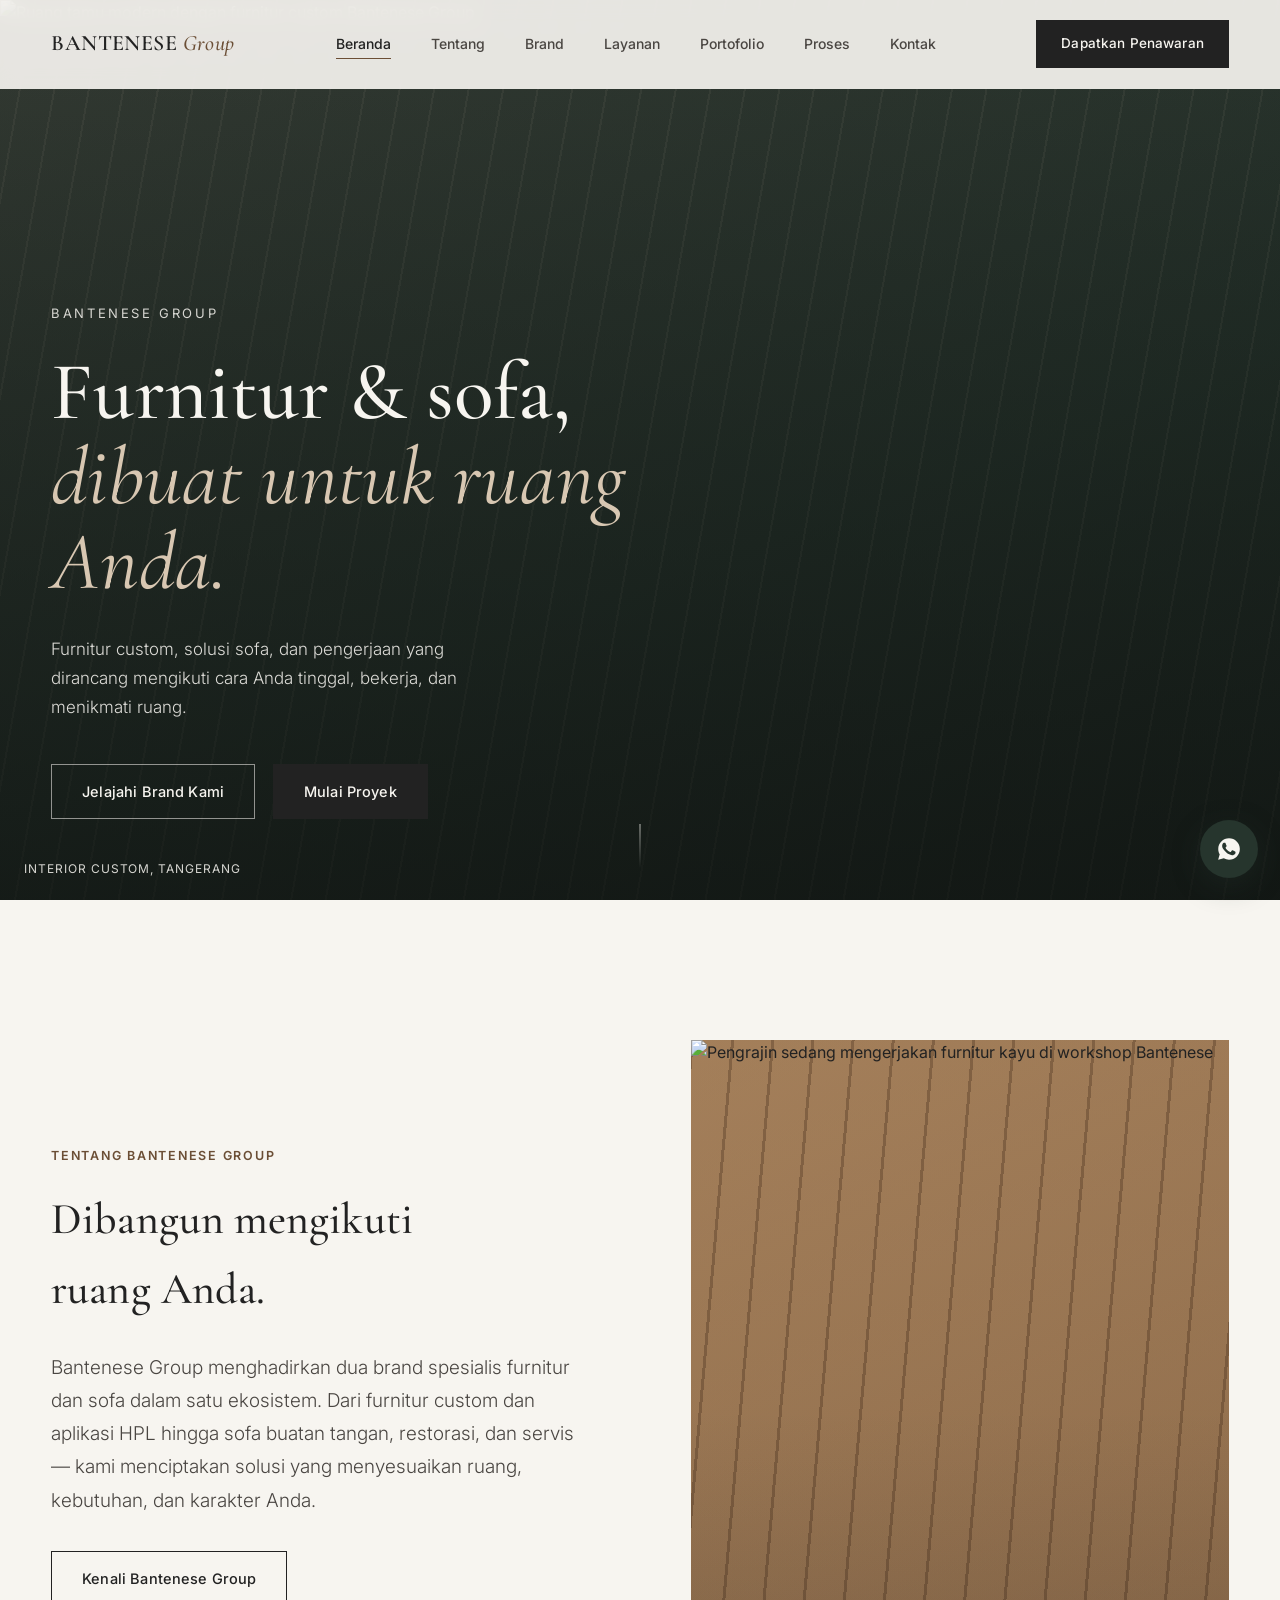
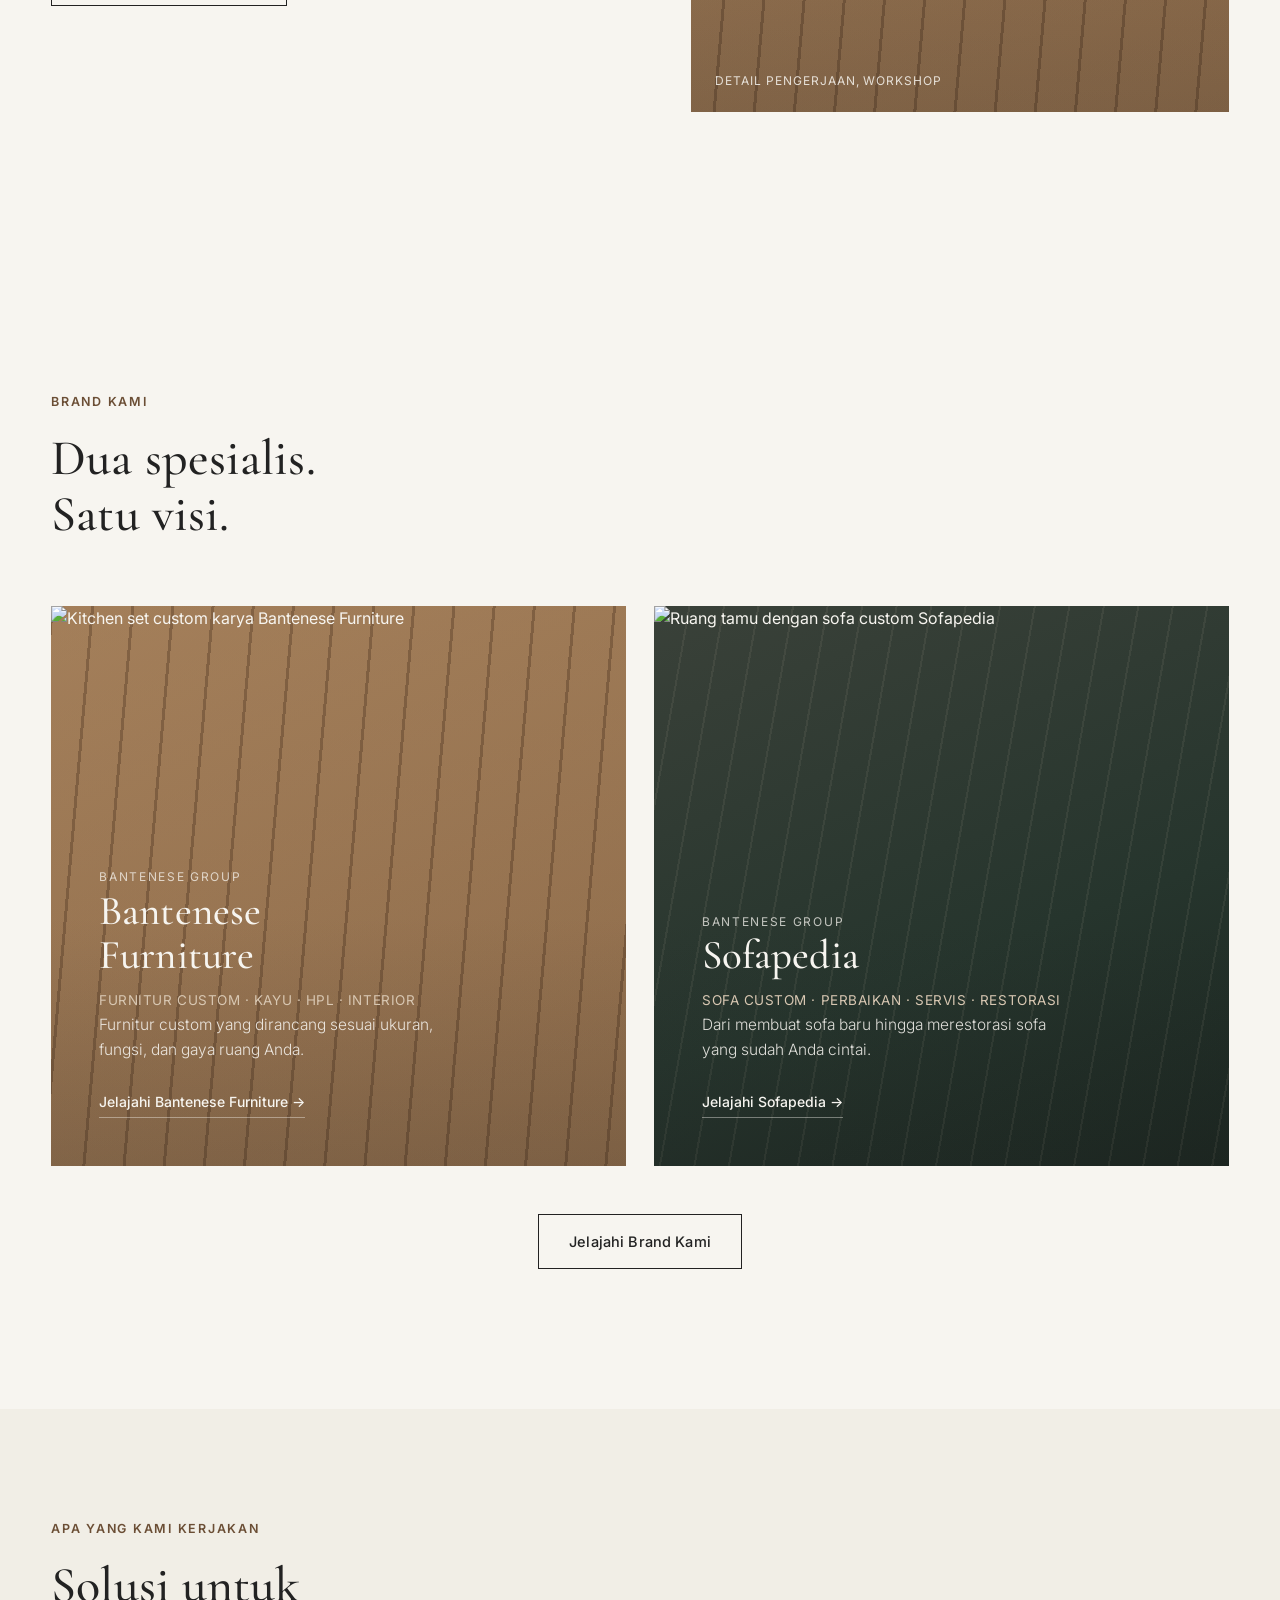
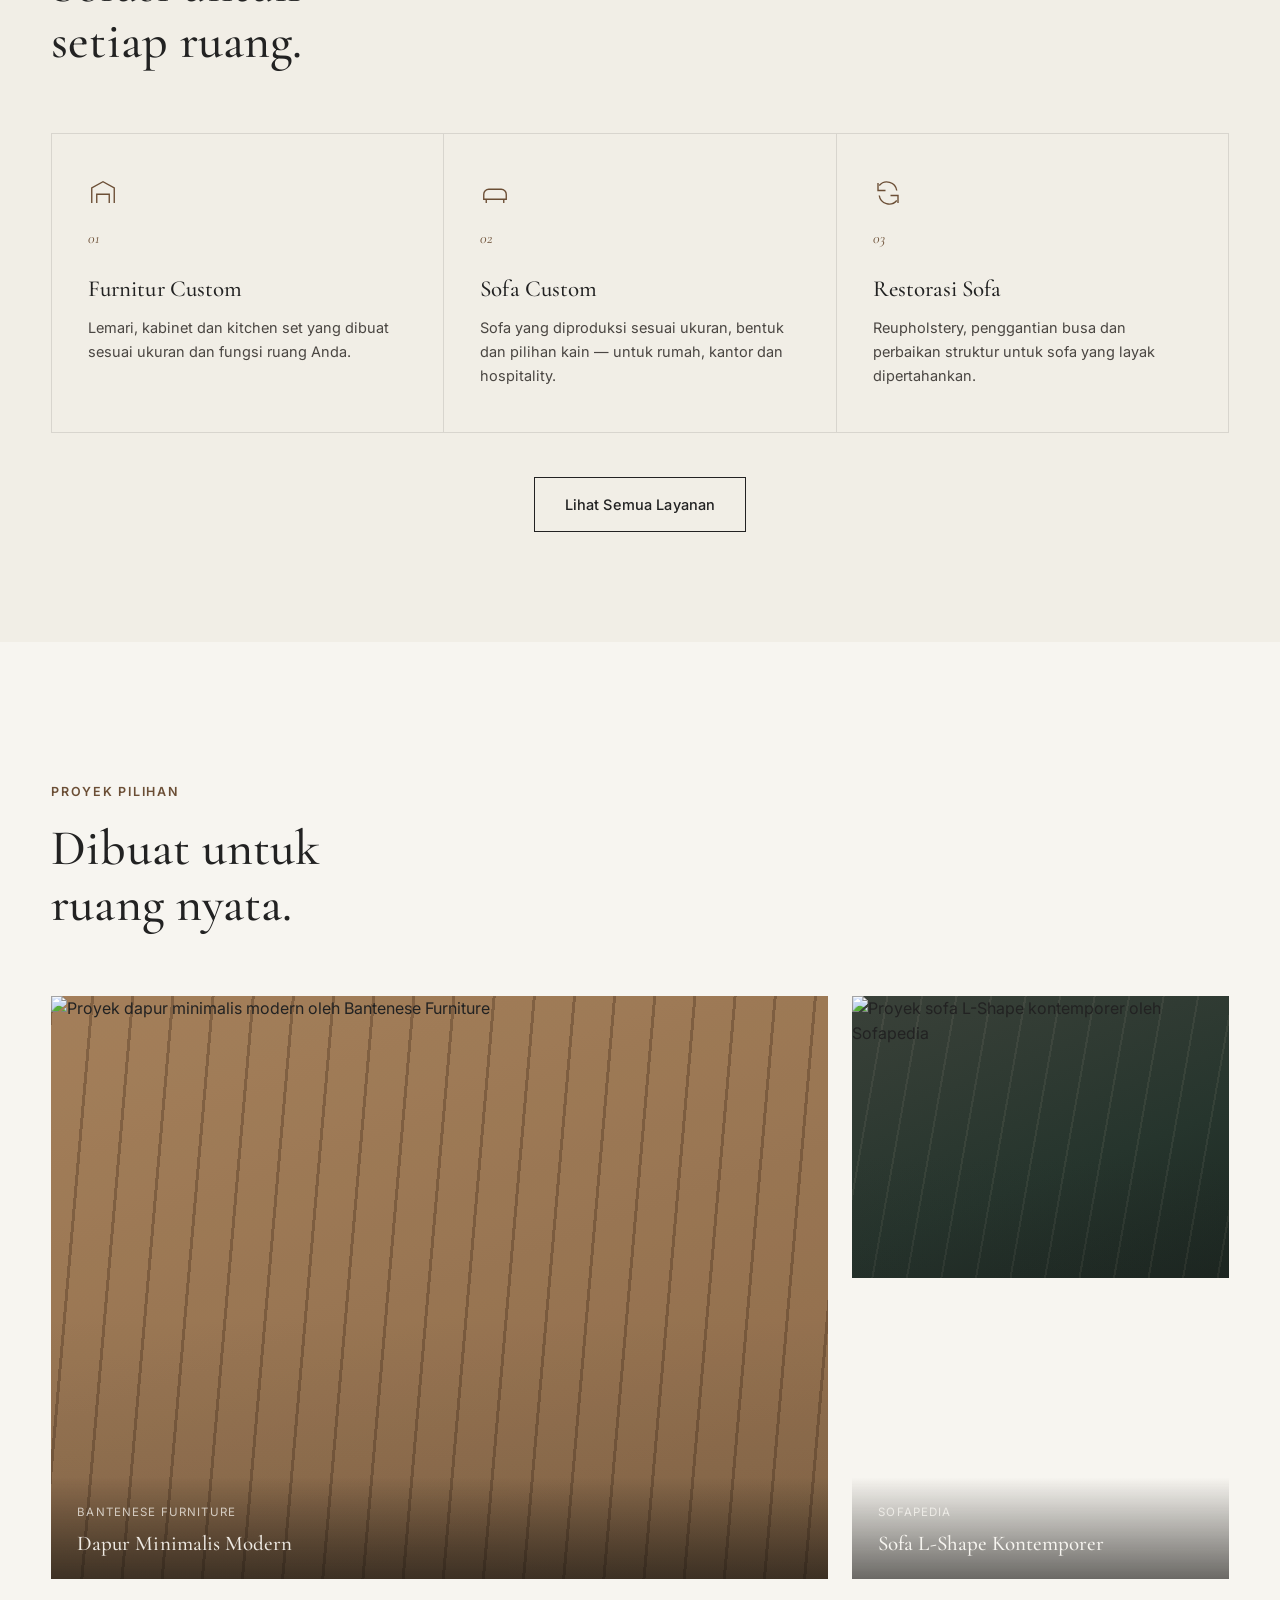
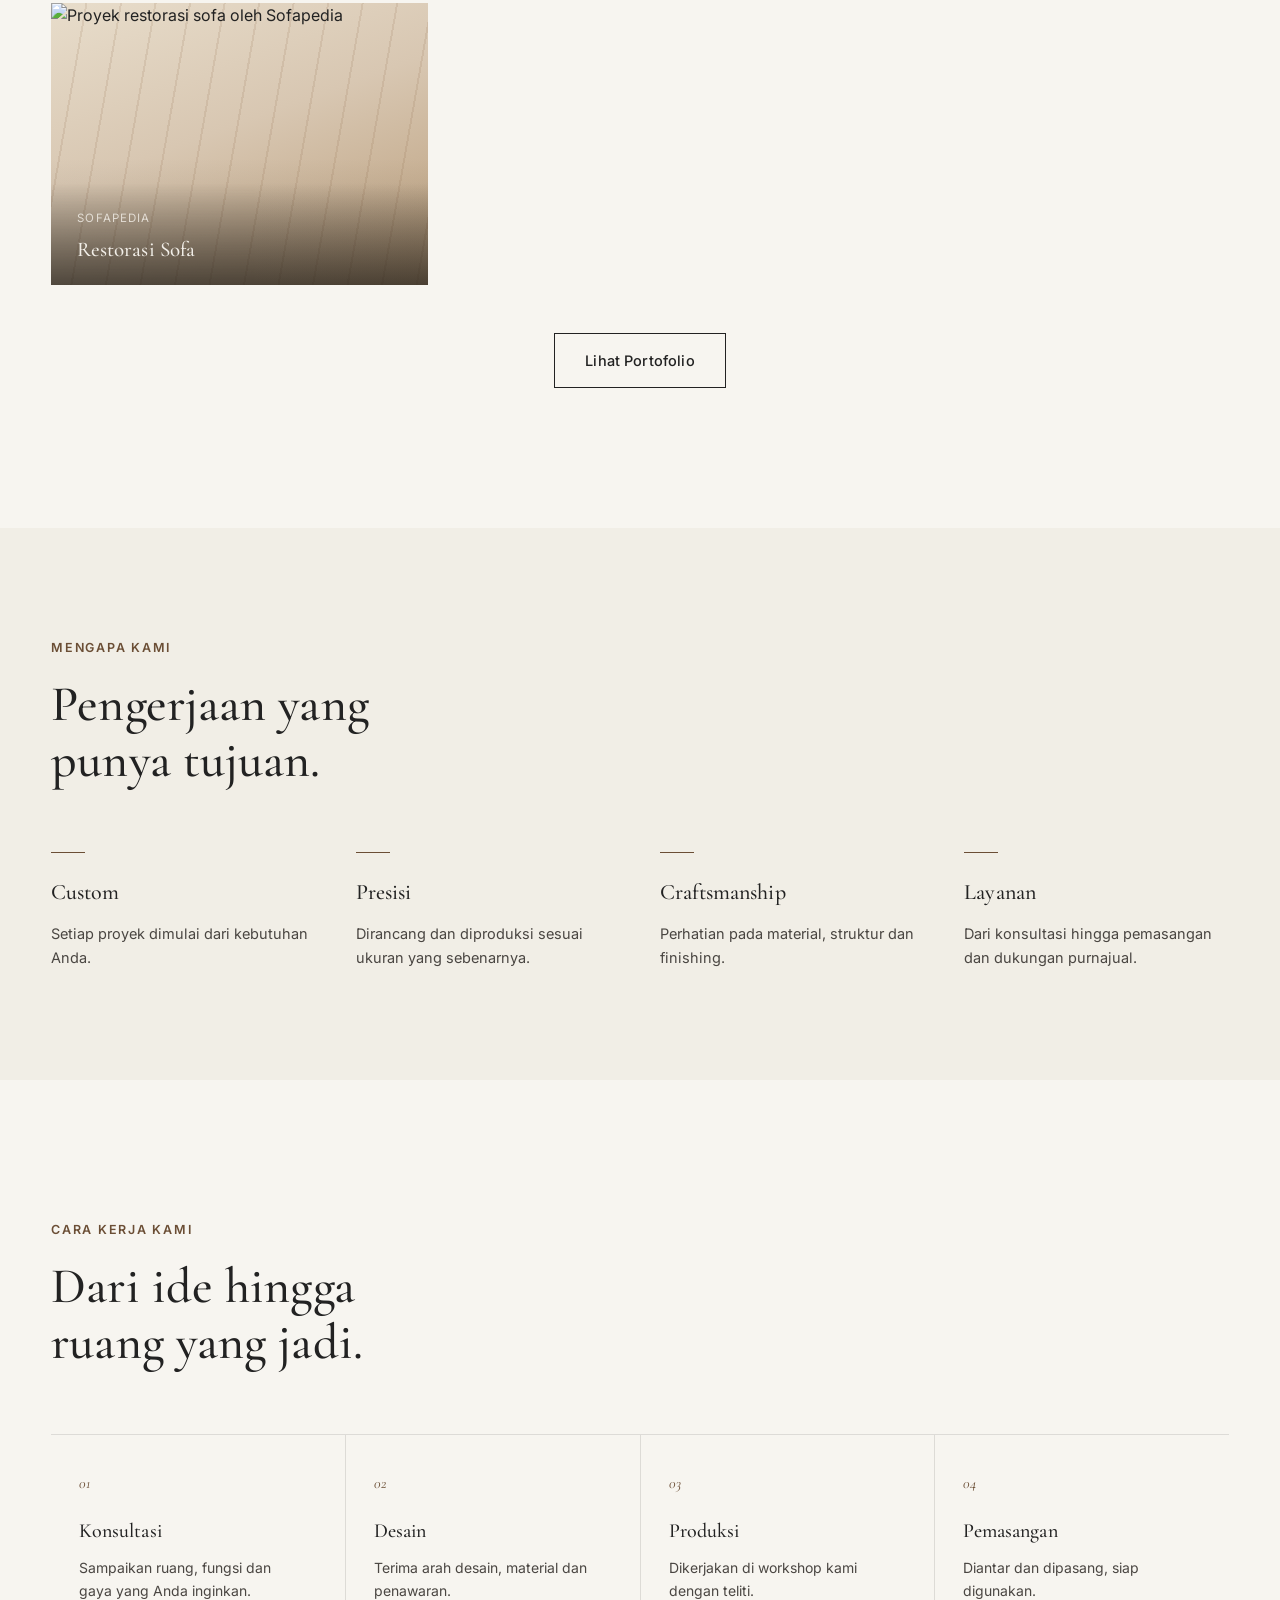
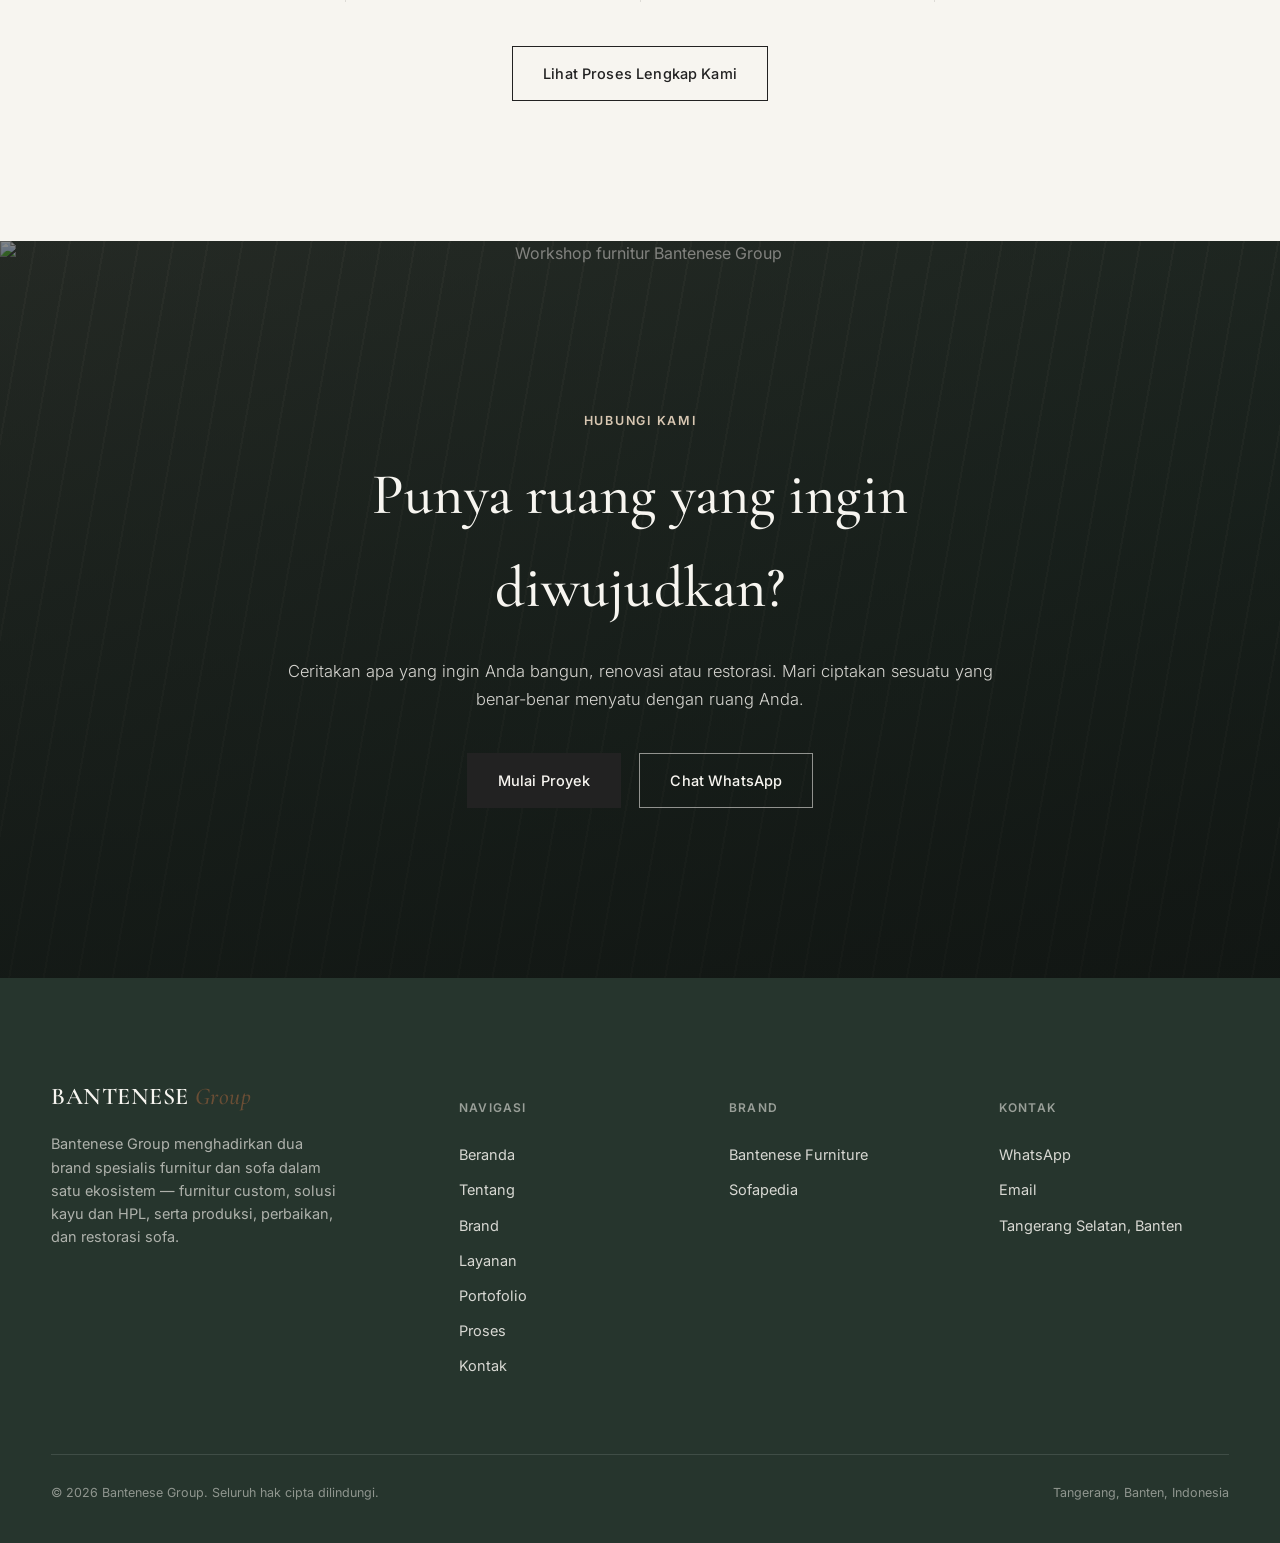
==== index.html @ f28a39d9 "Initial commit: site" ====
<!DOCTYPE html>
<html lang="id">
<head>
<meta charset="UTF-8">
<meta name="viewport" content="width=device-width, initial-scale=1, viewport-fit=cover">
<title>Bantenese Group | Furnitur, Interior & Sofa Custom</title>
<meta name="description" content="Bantenese Group adalah induk brand dari Bantenese Furniture dan Sofapedia — furnitur custom, solusi kayu dan HPL, serta produksi, perbaikan, dan restorasi sofa di Tangerang dan Banten.">
<meta property="og:title" content="Bantenese Group | Furnitur, Interior & Sofa Custom">
<meta property="og:description" content="Bantenese Group adalah induk brand dari Bantenese Furniture dan Sofapedia — furnitur custom, solusi kayu dan HPL, serta produksi, perbaikan, dan restorasi sofa di Tangerang dan Banten.">
<meta property="og:type" content="website">
<link rel="canonical" href="https://bantenesegroup.com/">
<link rel="preconnect" href="https://fonts.googleapis.com">
<link rel="preconnect" href="https://fonts.gstatic.com" crossorigin>
<link href="https://fonts.googleapis.com/css2?family=Cormorant+Garamond:ital,wght@0,400;0,500;0,600;1,400&family=Inter:wght@300;400;500;600&display=swap" rel="stylesheet">
<link rel="stylesheet" href="/assets/styles.css">
    <script type="application/ld+json">
    {
      "@context": "https://schema.org",
      "@type": "Organization",
      "name": "Bantenese Group",
      "url": "https://bantenesegroup.com/",
      "contactPoint": [{
        "@type": "ContactPoint",
        "telephone": "+6287872646194",
        "contactType": "customer service",
        "areaServed": "ID"
      }],
      "address": {
        "@type": "PostalAddress",
        "addressLocality": "Tangerang Selatan",
        "addressRegion": "Banten",
        "addressCountry": "ID"
      }
    }
    </script>
</head>
<body>
<header id="siteHeader">
  <div class="nav-inner">
    <a href="/" class="wordmark">BANTENESE <span>Group</span></a>
    <nav class="links">
            <a href="/" class="active">Beranda</a>
      <a href="/about/">Tentang</a>
      <a href="/brands/">Brand</a>
      <a href="/services/">Layanan</a>
      <a href="/portfolio/">Portofolio</a>
      <a href="/process/">Proses</a>
      <a href="/contact/">Kontak</a>
    </nav>
    <div class="nav-cta">
      <a href="/contact/" class="btn btn-solid">Dapatkan Penawaran</a>
    </div>
    <button class="menu-toggle" id="menuToggle" aria-label="Buka menu" aria-expanded="false"><span></span><span></span><span></span></button>
  </div>
</header>

<div class="mobile-panel" id="mobilePanel">
    <a href="/" class="active">Beranda</a>
  <a href="/about/">Tentang</a>
  <a href="/brands/">Brand</a>
  <a href="/services/">Layanan</a>
  <a href="/portfolio/">Portofolio</a>
  <a href="/process/">Proses</a>
  <a href="/contact/">Kontak</a>
  <a href="/contact/" class="btn btn-solid">Dapatkan Penawaran</a>
</div>
<main id="top">

  <section class="hero">
    <div class="ph dark" role="img" aria-label="Ruang interior modern dengan furnitur custom"><img src="https://images.unsplash.com/photo-1600121848594-d8644e57abab?w=1600&q=80&auto=format&fit=crop" alt="Ruang tamu modern dengan furnitur custom Bantenese Group" loading="lazy"><span class="ph-tag">Interior custom, Tangerang</span></div>
    <div class="hero-content">
      <span class="hero-eyebrow">Bantenese Group</span>
      <h1>Furnitur & sofa,<br><em>dibuat untuk ruang Anda.</em></h1>
      <p class="hero-sub">Furnitur custom, solusi sofa, dan pengerjaan yang dirancang mengikuti cara Anda tinggal, bekerja, dan menikmati ruang.</p>
      <div class="hero-ctas">
        <a href="/brands/" class="btn btn-light">Jelajahi Brand Kami</a>
        <a href="/contact/" class="btn btn-solid">Mulai Proyek</a>
      </div>
    </div>
    <div class="scroll-hint" aria-hidden="true"><div class="line"></div></div>
  </section>

  <section class="section">
    <div class="container split reveal">
      <div class="split-text">
        <span class="eyebrow">Tentang Bantenese Group</span>
        <h2 style="font-size:clamp(28px,3.6vw,44px); margin-bottom:26px;">Dibangun mengikuti<br>ruang Anda.</h2>
        <p class="lead">Bantenese Group menghadirkan dua brand spesialis furnitur dan sofa dalam satu ekosistem. Dari furnitur custom dan aplikasi HPL hingga sofa buatan tangan, restorasi, dan servis &mdash; kami menciptakan solusi yang menyesuaikan ruang, kebutuhan, dan karakter Anda.</p>
        <div style="margin-top:34px;"><a href="/about/" class="btn">Kenali Bantenese Group</a></div>
      </div>
      <div class="ph wood" role="img" aria-label="Workshop pengerjaan furnitur kayu"><img src="https://images.unsplash.com/photo-1619759247142-b457e9e6b634?w=1600&q=80&auto=format&fit=crop" alt="Pengrajin sedang mengerjakan furnitur kayu di workshop Bantenese" loading="lazy"><span class="ph-tag">Detail pengerjaan, workshop</span></div>
    </div>
  </section>

  <section class="section" id="brands">
    <div class="container">
      <div class="section-head reveal">
        <span class="eyebrow">Brand Kami</span>
        <h2>Dua spesialis.<br>Satu visi.</h2>
      </div>
      <div class="brand-grid">
        <div class="brand-card reveal">
          <div class="ph wood"><img src="https://images.unsplash.com/photo-1588796460718-f457ad1e1a1f?w=1600&q=80&auto=format&fit=crop" alt="Kitchen set custom karya Bantenese Furniture" loading="lazy"></div>
          <div class="brand-card-content">
            <span class="parent-tag">Bantenese Group</span>
            <h3>Bantenese<br>Furniture</h3>
            <span class="tagline">Furnitur Custom &middot; Kayu &middot; HPL &middot; Interior</span>
            <p class="desc">Furnitur custom yang dirancang sesuai ukuran, fungsi, dan gaya ruang Anda.</p>
            <a href="/brands/bantenese-furniture/" class="link-arrow">Jelajahi Bantenese Furniture &rarr;</a>
          </div>
        </div>
        <div class="brand-card reveal">
          <div class="ph dark"><img src="https://images.unsplash.com/photo-1600121848594-d8644e57abab?w=1600&q=80&auto=format&fit=crop" alt="Ruang tamu dengan sofa custom Sofapedia" loading="lazy"></div>
          <div class="brand-card-content">
            <span class="parent-tag">Bantenese Group</span>
            <h3>Sofapedia</h3>
            <span class="tagline">Sofa Custom &middot; Perbaikan &middot; Servis &middot; Restorasi</span>
            <p class="desc">Dari membuat sofa baru hingga merestorasi sofa yang sudah Anda cintai.</p>
            <a href="/brands/sofapedia/" class="link-arrow">Jelajahi Sofapedia &rarr;</a>
          </div>
        </div>
      </div>
      <div class="view-all reveal"><a href="/brands/" class="btn">Jelajahi Brand Kami</a></div>
    </div>
  </section>

  <section class="section tight" style="background:var(--ivory-deep);">
    <div class="container">
      <div class="section-head reveal">
        <span class="eyebrow">Apa yang Kami Kerjakan</span>
        <h2>Solusi untuk<br>setiap ruang.</h2>
      </div>
      <div class="services-grid reveal">
        <div class="service-item">
          <svg class="service-icon" viewBox="0 0 24 24"><path d="M3 20V8l9-5 9 5v12M7 20v-7h10v7"/></svg>
          <span class="service-num">01</span>
          <h3>Furnitur Custom</h3>
          <p>Lemari, kabinet dan kitchen set yang dibuat sesuai ukuran dan fungsi ruang Anda.</p>
        </div>
        <div class="service-item">
          <svg class="service-icon" viewBox="0 0 24 24"><path d="M3 13a4 4 0 014-4h10a4 4 0 014 4v4H3v-4z"/><path d="M5 17v3M19 17v3"/></svg>
          <span class="service-num">02</span>
          <h3>Sofa Custom</h3>
          <p>Sofa yang diproduksi sesuai ukuran, bentuk dan pilihan kain &mdash; untuk rumah, kantor dan hospitality.</p>
        </div>
        <div class="service-item">
          <svg class="service-icon" viewBox="0 0 24 24"><path d="M4 4v6h6M20 20v-6h-6"/><path d="M5 14a8 8 0 0014 4M19 10A8 8 0 005 6"/></svg>
          <span class="service-num">03</span>
          <h3>Restorasi Sofa</h3>
          <p>Reupholstery, penggantian busa dan perbaikan struktur untuk sofa yang layak dipertahankan.</p>
        </div>
      </div>
      <div class="view-all reveal" style="margin-top:44px;"><a href="/services/" class="btn">Lihat Semua Layanan</a></div>
    </div>
  </section>

  <section class="section" id="portfolio">
    <div class="container">
      <div class="section-head reveal">
        <span class="eyebrow">Proyek Pilihan</span>
        <h2>Dibuat untuk<br>ruang nyata.</h2>
      </div>
      <div class="projects-grid reveal">
        <div class="project-card" data-project="kitchen"><div class="ph wood"><img src="https://images.unsplash.com/photo-1588796460718-f457ad1e1a1f?w=1600&q=80&auto=format&fit=crop" alt="Proyek dapur minimalis modern oleh Bantenese Furniture" loading="lazy"></div>
          <div class="project-info"><span class="cat">Bantenese Furniture</span><h4>Dapur Minimalis Modern</h4></div></div>
        <div class="project-card" data-project="sofa-lshape"><div class="ph dark"><img src="https://images.unsplash.com/photo-1600121848594-d8644e57abab?w=1600&q=80&auto=format&fit=crop" alt="Proyek sofa L-Shape kontemporer oleh Sofapedia" loading="lazy"></div>
          <div class="project-info"><span class="cat">Sofapedia</span><h4>Sofa L-Shape Kontemporer</h4></div></div>
        <div class="project-card" data-project="sofa-restoration"><div class="ph"><img src="https://images.unsplash.com/photo-1639654778340-92bec4756b05?w=1600&q=80&auto=format&fit=crop" alt="Proyek restorasi sofa oleh Sofapedia" loading="lazy"></div>
          <div class="project-info"><span class="cat">Sofapedia</span><h4>Restorasi Sofa</h4></div></div>
      </div>
      <div class="view-all reveal"><a href="/portfolio/" class="btn">Lihat Portofolio</a></div>
    </div>
  </section>

  <section class="section tight" style="background:var(--ivory-deep);">
    <div class="container">
      <div class="section-head reveal">
        <span class="eyebrow">Mengapa Kami</span>
        <h2>Pengerjaan yang<br>punya tujuan.</h2>
      </div>
      <div class="why-grid reveal">
        <div class="why-item"><div class="ln"></div><h3>Custom</h3><p>Setiap proyek dimulai dari kebutuhan Anda.</p></div>
        <div class="why-item"><div class="ln"></div><h3>Presisi</h3><p>Dirancang dan diproduksi sesuai ukuran yang sebenarnya.</p></div>
        <div class="why-item"><div class="ln"></div><h3>Craftsmanship</h3><p>Perhatian pada material, struktur dan finishing.</p></div>
        <div class="why-item"><div class="ln"></div><h3>Layanan</h3><p>Dari konsultasi hingga pemasangan dan dukungan purnajual.</p></div>
      </div>
    </div>
  </section>

  <section class="section">
    <div class="container">
      <div class="section-head reveal">
        <span class="eyebrow">Cara Kerja Kami</span>
        <h2>Dari ide hingga<br>ruang yang jadi.</h2>
      </div>
      <div class="process-row reveal">
        <div class="process-step"><span class="process-num">01</span><h4>Konsultasi</h4><p>Sampaikan ruang, fungsi dan gaya yang Anda inginkan.</p></div>
        <div class="process-step"><span class="process-num">02</span><h4>Desain</h4><p>Terima arah desain, material dan penawaran.</p></div>
        <div class="process-step"><span class="process-num">03</span><h4>Produksi</h4><p>Dikerjakan di workshop kami dengan teliti.</p></div>
        <div class="process-step"><span class="process-num">04</span><h4>Pemasangan</h4><p>Diantar dan dipasang, siap digunakan.</p></div>
      </div>
      <div class="view-all reveal" style="margin-top:44px;"><a href="/process/" class="btn">Lihat Proses Lengkap Kami</a></div>
    </div>
  </section>

  <section class="final-cta">
    <div class="ph dark"><img src="https://images.unsplash.com/photo-1619759247142-b457e9e6b634?w=1600&q=80&auto=format&fit=crop" alt="Workshop furnitur Bantenese Group" loading="lazy"></div>
    <div class="final-cta-content">
      <span class="eyebrow" style="color:var(--beige);">Hubungi Kami</span>
      <h2>Punya ruang yang ingin diwujudkan?</h2>
      <p>Ceritakan apa yang ingin Anda bangun, renovasi atau restorasi. Mari ciptakan sesuatu yang benar-benar menyatu dengan ruang Anda.</p>
      <div class="hero-ctas">
        <a href="/contact/" class="btn btn-solid">Mulai Proyek</a>
        <a href="https://wa.me/6287872646194?text=Halo%20Bantenese%20Group%2C%20saya%20ingin%20mendiskusikan%20sebuah%20proyek." class="btn btn-light" target="_blank" rel="noopener">Chat WhatsApp</a>
      </div>
    </div>
  </section>
<div class="modal-overlay" id="projectModal">
  <div class="modal">
    <div class="modal-close" id="modalClose">&#10005;</div>
    <div class="ph wood hero-img" id="modalHero"></div>
    <div class="modal-body">
      <span class="eyebrow" id="modalCat">Bantenese Furniture</span>
      <h2 id="modalTitle">Dapur Minimalis Modern</h2>
      <div class="modal-meta">
        <div><span>Lokasi</span><span id="modalLoc">BSD City, Tangerang</span></div>
        <div><span>Kategori</span><span id="modalCat2">Bantenese Furniture</span></div>
        <div><span>Layanan</span><span id="modalServices">Desain, Produksi, Pemasangan</span></div>
        <div><span>Material</span><span id="modalMaterials">Multiplek, HPL Woodgrain</span></div>
        <div><span>Gaya</span><span id="modalStyle">Modern Minimalis</span></div>
      </div>
      <h3 class="mt">Tantangan</h3>
      <p id="modalChallenge">&nbsp;</p>
      <h3 class="mt">Solusi</h3>
      <p id="modalSolution">&nbsp;</p>
      <h3 class="mt">Material</h3>
      <p id="modalMaterialsText">&nbsp;</p>
      <h3 class="mt">Craftsmanship</h3>
      <div class="modal-gallery">
        <div class="ph wood"></div><div class="ph"></div><div class="ph dark"></div>
      </div>
      <h3 class="mt">Hasil Akhir</h3>
      <p id="modalResult">&nbsp;</p>
      <div class="modal-cta">
        <p>Punya proyek serupa?</p>
        <a href="/contact/" class="btn btn-solid" id="modalStart">Mulai Proyek Anda</a>
      </div>
    </div>
  </div>
</div>
</main>
<footer>
  <div class="container">
    <div class="footer-grid">
      <div class="footer-brand">
        <a href="/" class="wordmark">BANTENESE <span>Group</span></a>
        <p>Bantenese Group menghadirkan dua brand spesialis furnitur dan sofa dalam satu ekosistem &mdash; furnitur custom, solusi kayu dan HPL, serta produksi, perbaikan, dan restorasi sofa.</p>
      </div>
      <div class="footer-col"><h5>Navigasi</h5>
        <a href="/">Beranda</a><a href="/about/">Tentang</a><a href="/brands/">Brand</a><a href="/services/">Layanan</a><a href="/portfolio/">Portofolio</a><a href="/process/">Proses</a><a href="/contact/">Kontak</a>
      </div>
      <div class="footer-col"><h5>Brand</h5><a href="/brands/bantenese-furniture/">Bantenese Furniture</a><a href="/brands/sofapedia/">Sofapedia</a></div>
      <div class="footer-col"><h5>Kontak</h5>
        <a href="https://wa.me/6287872646194" target="_blank" rel="noopener">WhatsApp</a>
        <a href="mailto:hello@bantenesegroup.com">Email</a>
        <span>Tangerang Selatan, Banten</span>
      </div>
    </div>
    <div class="footer-bottom">
      <span>&copy; 2026 Bantenese Group. Seluruh hak cipta dilindungi.</span>
      <span>Tangerang, Banten, Indonesia</span>
    </div>
  </div>
</footer>

<a class="wa-float" href="https://wa.me/6287872646194?text=Halo%20Bantenese%20Group%2C%20saya%20ingin%20mendiskusikan%20sebuah%20proyek." target="_blank" rel="noopener" aria-label="Chat via WhatsApp">
  <svg width="26" height="26" viewBox="0 0 24 24" fill="currentColor"><path d="M12.04 2c-5.5 0-9.96 4.46-9.96 9.96 0 1.76.46 3.48 1.34 5L2 22l5.2-1.36a9.94 9.94 0 004.84 1.24h.01c5.5 0 9.96-4.46 9.96-9.96S17.54 2 12.04 2zm5.8 14.24c-.25.7-1.24 1.28-2.02 1.44-.55.12-1.26.21-3.67-.79-3.08-1.28-5.06-4.4-5.22-4.6-.15-.21-1.25-1.66-1.25-3.17 0-1.5.79-2.24 1.07-2.55.28-.3.6-.38.8-.38h.58c.19 0 .43-.07.68.52.25.6.84 2.08.92 2.23.08.15.13.33.02.53-.1.2-.16.33-.31.5-.15.18-.32.4-.46.54-.15.15-.31.3-.14.6.18.3.79 1.3 1.7 2.11 1.17 1.04 2.15 1.37 2.46 1.52.31.15.49.13.67-.08.19-.2.79-.92.99-1.24.2-.3.4-.26.68-.16.28.1 1.78.84 2.09.99.31.15.51.23.59.36.08.13.08.75-.17 1.45z"/></svg>
</a>

<script src="/assets/main.js"></script>
</body>
</html>
---- assets/styles.css ----
:root{
    --ivory:#F7F5F0;
    --ivory-deep:#F1EEE6;
    --charcoal:#222222;
    --charcoal-soft:#4A4642;
    --beige:#D8C7B2;
    --beige-soft:#E7DCCC;
    --wood:#8A6545;
    --wood-deep:#6B4E35;
    --forest:#26352D;
    --line:rgba(34,34,34,0.12);
    --serif:'Cormorant Garamond', Georgia, serif;
    --sans:'Inter', -apple-system, BlinkMacSystemFont, sans-serif;
    --container: min(1360px, 92vw);
    --nav-h: 88px;
    box-sizing:border-box;
    padding-top:env(safe-area-inset-top,0px);
    padding-bottom:env(safe-area-inset-bottom,0px);
  }
  *,*::before,*::after{box-sizing:inherit}
  @media (prefers-color-scheme: dark){
    :root:not([data-theme="light"]){ --ivory:#F7F5F0; --charcoal:#222222; }
  }
  html{scroll-behavior:smooth; scroll-padding-top: calc(var(--nav-h) + env(safe-area-inset-top,0px));}
  body{
    margin:0; background:var(--ivory); color:var(--charcoal);
    font-family:var(--sans); font-weight:400; line-height:1.6;
    -webkit-font-smoothing:antialiased; overflow-x:hidden;
  }
  img,svg{max-width:100%; display:block}
  a{color:inherit; text-decoration:none}
  h1,h2,h3,h4{font-family:var(--serif); font-weight:500; margin:0; letter-spacing:0.002em;}
  p{margin:0}
  .container{width:var(--container); margin:0 auto;}
  .eyebrow{
    font-family:var(--sans); font-size:12.5px; letter-spacing:0.14em; text-transform:uppercase;
    color:var(--wood-deep); font-weight:600; margin-bottom:18px; display:block;
  }
  section{position:relative;}
  .btn{
    display:inline-flex; align-items:center; gap:10px; padding:15px 30px;
    font-family:var(--sans); font-size:14.5px; font-weight:500; letter-spacing:0.01em;
    border:1px solid var(--charcoal); background:transparent; color:var(--charcoal);
    cursor:pointer; transition:background .35s ease, color .35s ease, border-color .35s ease;
    white-space:nowrap;
  }
  .btn:hover{background:var(--charcoal); color:var(--ivory);}
  .btn-solid{background:var(--charcoal); color:var(--ivory);}
  .btn-solid:hover{background:var(--wood-deep); border-color:var(--wood-deep); color:var(--ivory);}
  .btn-light{border-color:rgba(247,245,240,0.55); color:var(--ivory);}
  .btn-light:hover{background:var(--ivory); color:var(--charcoal);}
  .btn:focus-visible, a:focus-visible, button:focus-visible, input:focus-visible, textarea:focus-visible, select:focus-visible{
    outline:2px solid var(--wood-deep); outline-offset:3px;
  }

  /* ---------- Photo placeholder (texture blocks, no external images) ---------- */
  .ph{
    position:relative; overflow:hidden; background:var(--beige-soft);
    background-image:
      repeating-linear-gradient(100deg, rgba(138,101,69,0.14) 0px, rgba(138,101,69,0.14) 2px, transparent 2px, transparent 34px),
      linear-gradient(160deg, #E8DDCB 0%, #D8C7B2 45%, #B99C79 100%);
  }
  .ph::after{
    content:''; position:absolute; inset:0;
    background:linear-gradient(180deg, rgba(34,34,34,0) 55%, rgba(34,34,34,0.16) 100%);
  }
  .ph.dark{background:linear-gradient(160deg,#3A4139 0%, #26352D 60%, #1B2620 100%);
    background-image:
      repeating-linear-gradient(100deg, rgba(216,199,178,0.08) 0px, rgba(216,199,178,0.08) 2px, transparent 2px, transparent 34px),
      linear-gradient(160deg,#3A4139 0%, #26352D 60%, #1B2620 100%);
  }
  .ph.wood{background-image:
      repeating-linear-gradient(95deg, rgba(107,78,53,0.5) 0px, rgba(107,78,53,0.5) 3px, rgba(178,140,101,0.35) 3px, rgba(178,140,101,0.35) 40px),
      linear-gradient(160deg, #9C7854 0%, #7A5A3C 100%);
  }
  .ph .ph-tag{
    position:absolute; left:24px; bottom:22px; color:var(--ivory);
    font-family:var(--sans); font-size:12px; letter-spacing:0.08em; text-transform:uppercase; opacity:0.85;
    z-index:2;
  }
  .reveal{opacity:0; transform:translateY(18px); transition:opacity .9s ease, transform .9s ease;}
  .reveal.in{opacity:1; transform:translateY(0);}
  @media (prefers-reduced-motion: reduce){
    .reveal{opacity:1; transform:none; transition:none;}
    html{scroll-behavior:auto;}
  }

  /* ---------- Nav ---------- */
  header{
    position:fixed; top:0; left:0; right:0; z-index:100;
    background:rgba(247,245,240,0.92); backdrop-filter:blur(10px);
    border-bottom:1px solid transparent;
    transition:padding .35s ease, border-color .35s ease, box-shadow .35s ease;
    padding-top:env(safe-area-inset-top,0px);
  }
  header.scrolled{border-color:var(--line); box-shadow:0 1px 24px rgba(34,34,34,0.05);}
  .nav-inner{
    width:var(--container); margin:0 auto; height:var(--nav-h);
    display:flex; align-items:center; justify-content:space-between;
    transition:height .35s ease;
  }
  header.scrolled .nav-inner{height:64px;}
  .wordmark{font-family:var(--serif); font-size:22px; font-weight:600; letter-spacing:0.02em;}
  .wordmark span{color:var(--wood-deep); font-style:italic; font-weight:500;}
  nav.links{display:flex; align-items:center; gap:40px;}
  nav.links a{font-size:14px; font-weight:500; color:var(--charcoal-soft); position:relative; padding:4px 0;}
  nav.links a::after{content:'';position:absolute; left:0; bottom:0; width:0; height:1px; background:var(--wood-deep); transition:width .3s ease;}
  nav.links a:hover{color:var(--charcoal);}
  nav.links a:hover::after{width:100%;}
  .nav-cta{display:flex; align-items:center; gap:18px;}
  .nav-cta .btn{padding:12px 24px; font-size:13.5px;}
  .menu-toggle{display:none; flex-direction:column; gap:5px; background:none; border:none; cursor:pointer; padding:8px;}
  .menu-toggle span{width:22px; height:1.5px; background:var(--charcoal); display:block;}
  .mobile-panel{
    display:none; position:fixed; inset:0; background:var(--ivory); z-index:99;
    padding:calc(var(--nav-h) + 24px) 8vw 40px; flex-direction:column; gap:0;
    overflow-y:auto;
  }
  .mobile-panel.open{display:flex;}
  .mobile-panel a{font-family:var(--serif); font-size:30px; padding:16px 0; border-bottom:1px solid var(--line);}
  .mobile-panel .btn{margin-top:28px; justify-content:center;}

  @media (max-width:980px){
    nav.links, .nav-cta .btn{display:none;}
    .menu-toggle{display:flex;}
  }

  /* ---------- Hero ---------- */
  .hero{
    min-height:100vh; min-height:100svh; display:flex; align-items:flex-end;
    padding-top:var(--nav-h); position:relative; color:var(--ivory);
  }
  .hero .ph{position:absolute; inset:0; z-index:0;}
  .hero .ph.dark::after{background:linear-gradient(180deg, rgba(20,24,21,0.15) 0%, rgba(15,18,16,0.72) 100%);}
  .hero-content{position:relative; z-index:2; width:var(--container); margin:0 auto; padding-bottom:9vh;}
  .hero-eyebrow{font-family:var(--sans); font-size:13px; letter-spacing:0.2em; text-transform:uppercase; opacity:0.85; margin-bottom:26px; display:block;}
  .hero h1{font-size:clamp(40px, 6.4vw, 84px); line-height:1.04; max-width:16ch; font-weight:500;}
  .hero h1 em{font-style:italic; font-weight:400; color:var(--beige);}
  .hero-sub{font-family:var(--sans); font-size:17px; line-height:1.7; max-width:46ch; margin:30px 0 42px; font-weight:300; color:rgba(247,245,240,0.88);}
  .hero-ctas{display:flex; gap:18px; flex-wrap:wrap;}
  .scroll-hint{
    position:absolute; bottom:32px; left:50%; transform:translateX(-50%); z-index:2;
    display:flex; flex-direction:column; align-items:center; gap:10px; opacity:0.75;
  }
  .scroll-hint .line{width:1px; height:44px; background:linear-gradient(var(--ivory), transparent); animation:scrollLine 2.2s ease-in-out infinite;}
  @keyframes scrollLine{0%{transform:scaleY(0); transform-origin:top;}50%{transform:scaleY(1); transform-origin:top;}50.01%{transform-origin:bottom;}100%{transform:scaleY(0); transform-origin:bottom;}}
  @media(prefers-reduced-motion:reduce){.scroll-hint .line{animation:none;}}

  /* ---------- Generic section spacing ---------- */
  .section{padding:140px 0;}
  .section.tight{padding:110px 0;}
  @media(max-width:768px){.section{padding:88px 0;} .section.tight{padding:72px 0;}}

  .section-head{max-width:680px; margin-bottom:64px;}
  .section-head h2{font-size:clamp(30px,4vw,50px); line-height:1.12;}
  .section-head.center{margin-left:auto; margin-right:auto; text-align:center;}

  /* ---------- Intro split ---------- */
  .split{display:grid; grid-template-columns:1fr 1fr; gap:8vw; align-items:center;}
  .split .ph{aspect-ratio:4/5; width:100%;}
  .split-text p.lead{font-size:19px; line-height:1.75; color:var(--charcoal-soft); font-weight:300; max-width:46ch;}
  @media(max-width:900px){.split{grid-template-columns:1fr; gap:40px;} .split.reverse .ph{order:-1;}}

  /* ---------- Brands ---------- */
  .brand-grid{display:grid; grid-template-columns:1fr 1fr; gap:28px;}
  .brand-card{position:relative; overflow:hidden; min-height:560px; display:flex; flex-direction:column; justify-content:flex-end; padding:48px; color:var(--ivory);}
  .brand-card .ph{position:absolute; inset:0; z-index:0;}
  .brand-card .brand-card-content{position:relative; z-index:2;}
  .brand-card .parent-tag{font-size:12px; letter-spacing:0.14em; text-transform:uppercase; opacity:0.75; margin-bottom:16px;}
  .brand-card h3{font-size:clamp(30px,3.2vw,42px); line-height:1.08; margin-bottom:10px;}
  .brand-card .tagline{font-family:var(--sans); font-size:13.5px; letter-spacing:0.04em; color:var(--beige); margin-bottom:18px; text-transform:uppercase;}
  .brand-card p.desc{font-family:var(--sans); font-weight:300; font-size:15.5px; max-width:38ch; color:rgba(247,245,240,0.88); margin-bottom:26px;}
  .brand-card .link-arrow{font-size:14px; font-weight:500; display:inline-flex; align-items:center; gap:8px; border-bottom:1px solid rgba(247,245,240,0.4); padding-bottom:4px; transition:gap .3s ease, border-color .3s ease;}
  .brand-card .link-arrow:hover{gap:14px; border-color:var(--ivory);}
  @media(max-width:900px){.brand-grid{grid-template-columns:1fr;}}

  /* ---------- Services ---------- */
  .services-grid{display:grid; grid-template-columns:repeat(3,1fr); border-top:1px solid var(--line); border-left:1px solid var(--line);}
  .service-item{border-right:1px solid var(--line); border-bottom:1px solid var(--line); padding:44px 36px; transition:background .35s ease;}
  .service-item:hover{background:var(--ivory-deep);}
  .service-num{font-family:var(--serif); font-style:italic; font-size:15px; color:var(--wood-deep); margin-bottom:26px; display:block;}
  .service-item h3{font-size:23px; margin-bottom:12px; line-height:1.2;}
  .service-item p{font-size:14.5px; color:var(--charcoal-soft); line-height:1.65;}
  .service-icon{width:30px; height:30px; margin-bottom:18px; stroke:var(--wood-deep); stroke-width:1.1; fill:none;}
  @media(max-width:900px){.services-grid{grid-template-columns:repeat(2,1fr);}}
  @media(max-width:560px){.services-grid{grid-template-columns:1fr;}}

  /* ---------- Projects masonry ---------- */
  .projects-grid{display:grid; grid-template-columns:repeat(6,1fr); gap:24px;}
  .project-card{position:relative; cursor:pointer; overflow:hidden; grid-column:span 3;}
  .project-card:nth-child(1){grid-column:span 4;}
  .project-card:nth-child(2){grid-column:span 2;}
  .project-card:nth-child(3){grid-column:span 2;}
  .project-card:nth-child(4){grid-column:span 4;}
  .project-card:nth-child(5){grid-column:span 3;}
  .project-card:nth-child(6){grid-column:span 3;}
  .project-card .ph{aspect-ratio:4/3; transition:transform .7s cubic-bezier(.2,.7,.3,1);}
  .project-card:hover .ph{transform:scale(1.045);}
  .project-info{
    position:absolute; left:0; right:0; bottom:0; padding:26px;
    background:linear-gradient(180deg, transparent, rgba(20,18,15,0.72));
    color:var(--ivory); z-index:2;
    transform:translateY(8px); opacity:0.92; transition:transform .4s ease, opacity .4s ease;
  }
  .project-card:hover .project-info{transform:translateY(0); opacity:1;}
  .project-info .cat{font-size:11.5px; letter-spacing:0.1em; text-transform:uppercase; opacity:0.8; margin-bottom:6px; display:block;}
  .project-info h4{font-family:var(--serif); font-size:21px; font-weight:500;}
  @media(max-width:900px){.project-card, .project-card:nth-child(n){grid-column:span 6;}}

  .view-all{margin-top:48px; text-align:center;}

  /* ---------- Before / After ---------- */
  .ba-wrap{display:grid; grid-template-columns:1.15fr 0.85fr; gap:6vw; align-items:center;}
  .ba-slider{position:relative; aspect-ratio:4/3; overflow:hidden; user-select:none; cursor:ew-resize;}
  .ba-slider .ph{position:absolute; inset:0;}
  .ba-after{position:absolute; inset:0; overflow:hidden; width:50%;}
  .ba-after .ph{position:absolute; inset:0; width:200%; max-width:none;}
  .ba-slider .ph.dark{position:absolute; inset:0;}
  .ba-handle{
    position:absolute; top:0; bottom:0; left:50%; width:2px; background:var(--ivory);
    transform:translateX(-1px); z-index:3; pointer-events:none;
  }
  .ba-handle::after{
    content:'⇔'; position:absolute; top:50%; left:50%; transform:translate(-50%,-50%);
    width:46px; height:46px; border-radius:50%; background:var(--ivory); color:var(--charcoal);
    display:flex; align-items:center; justify-content:center; font-size:16px; box-shadow:0 4px 20px rgba(0,0,0,0.2);
  }
  .ba-label{position:absolute; top:20px; z-index:3; font-size:11.5px; letter-spacing:0.1em; text-transform:uppercase; color:var(--ivory); background:rgba(20,18,15,0.5); padding:7px 14px;}
  .ba-label.before{left:20px;}
  .ba-label.after{right:20px;}
  .ba-text h2{margin-bottom:24px;}
  .ba-text p.lead{font-size:17px; color:var(--charcoal-soft); font-weight:300; line-height:1.75; margin-bottom:34px; max-width:42ch;}
  @media(max-width:900px){.ba-wrap{grid-template-columns:1fr; gap:40px;}}

  /* ---------- Materials ---------- */
  .mat-cats{display:grid; grid-template-columns:repeat(4,1fr); gap:24px;}
  .mat-cat h4{font-size:13px; letter-spacing:0.1em; text-transform:uppercase; font-family:var(--sans); font-weight:600; color:var(--wood-deep); margin-bottom:18px;}
  .mat-swatch{aspect-ratio:1/1; margin-bottom:10px; position:relative; overflow:hidden;}
  .mat-swatch span{position:absolute; left:12px; bottom:10px; color:var(--ivory); font-size:12.5px; z-index:2;}
  @media(max-width:900px){.mat-cats{grid-template-columns:repeat(2,1fr); row-gap:44px;}}

  /* ---------- Who we serve ---------- */
  .serve-grid{display:grid; grid-template-columns:repeat(4,1fr); gap:1px; background:var(--line);}
  .serve-item{background:var(--ivory); padding:48px 34px;}
  .serve-item h3{font-family:var(--sans); font-size:14px; letter-spacing:0.1em; text-transform:uppercase; font-weight:600; margin-bottom:22px; color:var(--forest);}
  .serve-item ul{list-style:none; margin:0; padding:0;}
  .serve-item li{font-family:var(--serif); font-size:20px; padding:7px 0; color:var(--charcoal-soft);}
  @media(max-width:900px){.serve-grid{grid-template-columns:repeat(2,1fr);}}

  /* ---------- Process ---------- */
  .process-row{display:flex; gap:0; border-top:1px solid var(--line);}
  .process-step{flex:1; padding:36px 28px 0; border-right:1px solid var(--line);}
  .process-step:last-child{border-right:none;}
  .process-num{font-family:var(--serif); font-style:italic; font-size:15px; color:var(--wood-deep); display:block; margin-bottom:20px;}
  .process-step h4{font-size:20px; margin-bottom:10px;}
  .process-step p{font-size:14px; color:var(--charcoal-soft); line-height:1.6; max-width:24ch;}
  @media(max-width:900px){.process-row{flex-direction:column;} .process-step{border-right:none; border-bottom:1px solid var(--line); padding-bottom:32px;}}

  /* ---------- Why us ---------- */
  .why-grid{display:grid; grid-template-columns:repeat(4,1fr); gap:40px;}
  .why-item .ln{width:34px; height:1px; background:var(--wood-deep); margin-bottom:22px;}
  .why-item h3{font-size:22px; margin-bottom:12px;}
  .why-item p{font-size:14.5px; color:var(--charcoal-soft); line-height:1.65;}
  @media(max-width:900px){.why-grid{grid-template-columns:1fr 1fr; row-gap:40px;}}
  @media(max-width:560px){.why-grid{grid-template-columns:1fr;}}

  /* ---------- Testimonials ---------- */
  .testi-grid{display:grid; grid-template-columns:repeat(3,1fr); gap:40px;}
  .testi-card{padding:0;}
  .testi-quote{font-family:var(--serif); font-style:italic; font-size:21px; line-height:1.5; color:var(--charcoal); margin-bottom:28px;}
  .testi-meta{font-size:13px; color:var(--charcoal-soft);}
  .testi-meta strong{display:block; font-family:var(--sans); font-weight:600; color:var(--charcoal); font-size:14px; margin-bottom:3px;}
  @media(max-width:900px){.testi-grid{grid-template-columns:1fr; gap:48px;}}

  /* ---------- Final CTA ---------- */
  .final-cta{position:relative; color:var(--ivory); text-align:center; padding:170px 0;}
  .final-cta .ph{position:absolute; inset:0;}
  .final-cta .ph.dark::after{background:linear-gradient(180deg, rgba(15,18,16,0.5), rgba(15,18,16,0.78));}
  .final-cta-content{position:relative; z-index:2; width:min(720px, 88vw); margin:0 auto;}
  .final-cta h2{font-size:clamp(32px,5vw,58px); margin-bottom:22px;}
  .final-cta p{font-size:16.5px; font-weight:300; color:rgba(247,245,240,0.85); line-height:1.7; margin-bottom:40px;}
  .final-cta .hero-ctas{justify-content:center;}

  /* ---------- Form ---------- */
  .form-wrap{display:grid; grid-template-columns:0.9fr 1.1fr; gap:7vw;}
  .form-side h2{margin-bottom:22px;}
  .form-side p.lead{font-size:16.5px; color:var(--charcoal-soft); font-weight:300; line-height:1.75; max-width:38ch; margin-bottom:36px;}
  .form-side .contact-line{display:flex; align-items:center; gap:14px; font-size:14.5px; padding:14px 0; border-top:1px solid var(--line);}
  .form-side .contact-line:last-child{border-bottom:1px solid var(--line);}
  form{display:grid; grid-template-columns:1fr 1fr; gap:22px;}
  form .full{grid-column:1/-1;}
  .field label{display:block; font-size:12.5px; letter-spacing:0.05em; text-transform:uppercase; color:var(--charcoal-soft); margin-bottom:9px; font-weight:500;}
  .field input, .field select, .field textarea{
    width:100%; border:none; border-bottom:1px solid var(--line); background:transparent;
    padding:11px 2px; font-family:var(--sans); font-size:15px; color:var(--charcoal);
    transition:border-color .3s ease;
  }
  .field input:focus, .field select:focus, .field textarea:focus{border-color:var(--wood-deep); outline:none;}
  .field textarea{resize:vertical; min-height:90px;}
  .field-file{
    border:1px dashed var(--line); padding:22px; text-align:center; font-size:13.5px; color:var(--charcoal-soft); cursor:pointer;
  }
  form .submit-row{grid-column:1/-1; margin-top:6px;}
  @media(max-width:900px){.form-wrap{grid-template-columns:1fr; gap:48px;} form{grid-template-columns:1fr;}}

  /* ---------- Footer ---------- */
  footer{background:var(--forest); color:var(--ivory); padding:100px 0 40px;}
  .footer-grid{display:grid; grid-template-columns:1.6fr 1fr 1fr 1fr; gap:40px; padding-bottom:70px; border-bottom:1px solid rgba(247,245,240,0.12);}
  .footer-brand .wordmark{color:var(--ivory); font-size:24px;}
  .footer-brand p{font-size:14.5px; color:rgba(247,245,240,0.65); margin-top:16px; max-width:32ch; line-height:1.6;}
  .footer-col h5{font-size:12px; letter-spacing:0.1em; text-transform:uppercase; color:rgba(247,245,240,0.55); margin-bottom:20px; font-weight:600;}
  .footer-col a, .footer-col span{display:block; font-size:14.5px; color:rgba(247,245,240,0.85); padding:6px 0;}
  .footer-col a:hover{color:var(--beige);}
  .footer-bottom{display:flex; justify-content:space-between; align-items:center; padding-top:28px; font-size:12.5px; color:rgba(247,245,240,0.5); flex-wrap:wrap; gap:12px;}
  @media(max-width:900px){.footer-grid{grid-template-columns:1fr 1fr; row-gap:44px;}}
  @media(max-width:560px){.footer-grid{grid-template-columns:1fr;}}

  /* ---------- Floating WhatsApp ---------- */
  .wa-float{
    position:fixed; right:22px; bottom:22px; z-index:90; width:58px; height:58px; border-radius:50%;
    background:var(--forest); color:var(--ivory); display:flex; align-items:center; justify-content:center;
    box-shadow:0 8px 28px rgba(38,53,45,0.35); transition:transform .3s ease;
    padding-bottom:env(safe-area-inset-bottom,0px);
  }
  .wa-float:hover{transform:scale(1.06);}

  /* ---------- Project modal ---------- */
  .modal-overlay{
    position:fixed; inset:0; background:rgba(20,18,15,0.72); z-index:200; display:none;
    align-items:flex-start; justify-content:center; overflow-y:auto; padding:60px 20px;
  }
  .modal-overlay.open{display:flex;}
  .modal{background:var(--ivory); width:min(920px,94vw); position:relative;}
  .modal-close{position:absolute; top:20px; right:20px; z-index:5; width:40px; height:40px; background:var(--ivory); display:flex; align-items:center; justify-content:center; cursor:pointer; font-size:18px;}
  .modal .ph.hero-img{aspect-ratio:16/9;}
  .modal-body{padding:48px clamp(24px,5vw,64px) 64px;}
  .modal-meta{display:flex; flex-wrap:wrap; gap:32px; padding:26px 0; border-bottom:1px solid var(--line); margin-bottom:36px; font-size:13.5px;}
  .modal-meta div span{display:block; color:var(--charcoal-soft); font-size:11.5px; text-transform:uppercase; letter-spacing:0.06em; margin-bottom:5px;}
  .modal-body h2{font-size:32px; margin-bottom:8px;}
  .modal-body h3.mt{font-size:13px; letter-spacing:0.1em; text-transform:uppercase; color:var(--wood-deep); margin:36px 0 14px; font-family:var(--sans); font-weight:600;}
  .modal-body p{font-size:15.5px; line-height:1.8; color:var(--charcoal-soft); font-weight:300; max-width:64ch;}
  .modal-gallery{display:grid; grid-template-columns:repeat(3,1fr); gap:14px; margin-top:18px;}
  .modal-gallery .ph{aspect-ratio:1/1;}
  .modal-cta{margin-top:44px; padding-top:36px; border-top:1px solid var(--line); text-align:center;}
  .modal-cta p{font-family:var(--serif); font-size:24px; color:var(--charcoal); margin-bottom:20px; font-style:italic;}

  ::selection{background:var(--wood); color:var(--ivory);}

  /* ---------- Multi-page additions ---------- */
  nav.links a.active{color:var(--charcoal);}
  nav.links a.active::after{width:100%;}
  .mobile-panel a.active{color:var(--wood-deep);}

  .page-hero{
    min-height:52vh; display:flex; align-items:flex-end; padding-top:var(--nav-h);
    position:relative; color:var(--ivory);
  }
  .page-hero .ph{position:absolute; inset:0; z-index:0;}
  .page-hero .ph.dark::after{background:linear-gradient(180deg, rgba(20,24,21,0.15) 0%, rgba(15,18,16,0.72) 100%);}
  .page-hero-content{position:relative; z-index:2; width:var(--container); margin:0 auto; padding-bottom:64px;}
  .breadcrumb{
    font-size:12px; letter-spacing:0.08em; text-transform:uppercase; opacity:0.8;
    margin-bottom:20px; display:flex; gap:8px; align-items:center; flex-wrap:wrap;
  }
  .breadcrumb a{opacity:0.85; transition:opacity .25s ease;}
  .breadcrumb a:hover{opacity:1;}
  .page-hero h1{font-size:clamp(34px,5vw,60px); line-height:1.08; max-width:18ch;}
  .page-hero .hero-sub{margin:22px 0 0; max-width:52ch;}

  .stat-grid{display:grid; grid-template-columns:repeat(4,1fr); gap:32px; border-top:1px solid var(--line); padding-top:44px; margin-top:60px;}
  .stat-item .stat-num{font-family:var(--serif); font-size:clamp(32px,3.4vw,46px); color:var(--wood-deep); display:block; margin-bottom:8px;}
  .stat-item .stat-label{font-size:13px; color:var(--charcoal-soft); letter-spacing:0.02em;}
  @media(max-width:760px){.stat-grid{grid-template-columns:1fr 1fr; row-gap:36px;}}

  .value-list{display:grid; grid-template-columns:1fr 1fr; gap:1px; background:var(--line); margin-top:20px;}
  .value-item{background:var(--ivory); padding:38px 34px;}
  .value-item h3{font-size:21px; margin-bottom:10px;}
  .value-item p{font-size:14.5px; color:var(--charcoal-soft); line-height:1.65;}
  @media(max-width:760px){.value-list{grid-template-columns:1fr;}}

  .cat-block{margin-bottom:64px;}
  .cat-block:last-child{margin-bottom:0;}
  .cat-block h3.cat-title{font-size:13px; letter-spacing:0.1em; text-transform:uppercase; font-weight:600; color:var(--wood-deep); font-family:var(--sans); margin-bottom:28px; padding-bottom:16px; border-bottom:1px solid var(--line);}
  .cat-services{display:grid; grid-template-columns:repeat(2,1fr); border-top:1px solid var(--line); border-left:1px solid var(--line);}
  .cat-services .service-item{border-right:1px solid var(--line); border-bottom:1px solid var(--line);}
  @media(max-width:700px){.cat-services{grid-template-columns:1fr;}}

  .filter-row{display:flex; gap:10px; flex-wrap:wrap; margin-bottom:48px;}
  .filter-btn{
    padding:9px 20px; font-size:13px; font-family:var(--sans); font-weight:500;
    border:1px solid var(--line); background:transparent; color:var(--charcoal-soft); cursor:pointer;
    transition:all .3s ease;
  }
  .filter-btn.active, .filter-btn:hover{border-color:var(--charcoal); color:var(--charcoal); background:var(--ivory-deep);}

  .portfolio-grid{display:grid; grid-template-columns:repeat(3,1fr); gap:24px;}
  .portfolio-grid .project-card{grid-column:span 1 !important;}
  @media(max-width:900px){.portfolio-grid{grid-template-columns:1fr 1fr;}}
  @media(max-width:600px){.portfolio-grid{grid-template-columns:1fr;}}

  .hours-list{margin-top:8px;}
  .hours-row{display:flex; justify-content:space-between; font-size:14.5px; padding:12px 0; border-bottom:1px solid var(--line);}
  .hours-row span:first-child{color:var(--charcoal-soft);}

  .brand-detail-hero{display:grid; grid-template-columns:1fr 1fr; gap:6vw; align-items:center;}
  .brand-detail-hero .ph{aspect-ratio:4/5;}
  @media(max-width:900px){.brand-detail-hero{grid-template-columns:1fr; gap:36px;}}

  .checklist{list-style:none; margin:28px 0 0; padding:0; display:grid; gap:14px;}
  .checklist li{display:flex; gap:12px; font-size:15px; color:var(--charcoal-soft); align-items:flex-start;}
  .checklist li::before{content:''; width:6px; height:6px; margin-top:8px; background:var(--wood-deep); flex:none;}

  .timeline{border-top:1px solid var(--line);}
  .timeline-step{display:grid; grid-template-columns:110px 1fr; gap:36px; padding:44px 0; border-bottom:1px solid var(--line); align-items:start;}
  .timeline-num{font-family:var(--serif); font-style:italic; font-size:40px; color:var(--wood-deep); line-height:1;}
  .timeline-step h3{font-size:23px; margin-bottom:10px;}
  .timeline-step p{font-size:15px; color:var(--charcoal-soft); line-height:1.75; max-width:58ch; font-weight:300;}
  @media(max-width:700px){.timeline-step{grid-template-columns:1fr; gap:10px;}}

  /* ---------- Real photography inside .ph placeholders ---------- */
  .ph img{
    position:absolute; inset:0; width:100%; height:100%; object-fit:cover;
    z-index:0; display:block;
  }
  .ph::after{z-index:1;}
  .ph .ph-tag{z-index:2;}
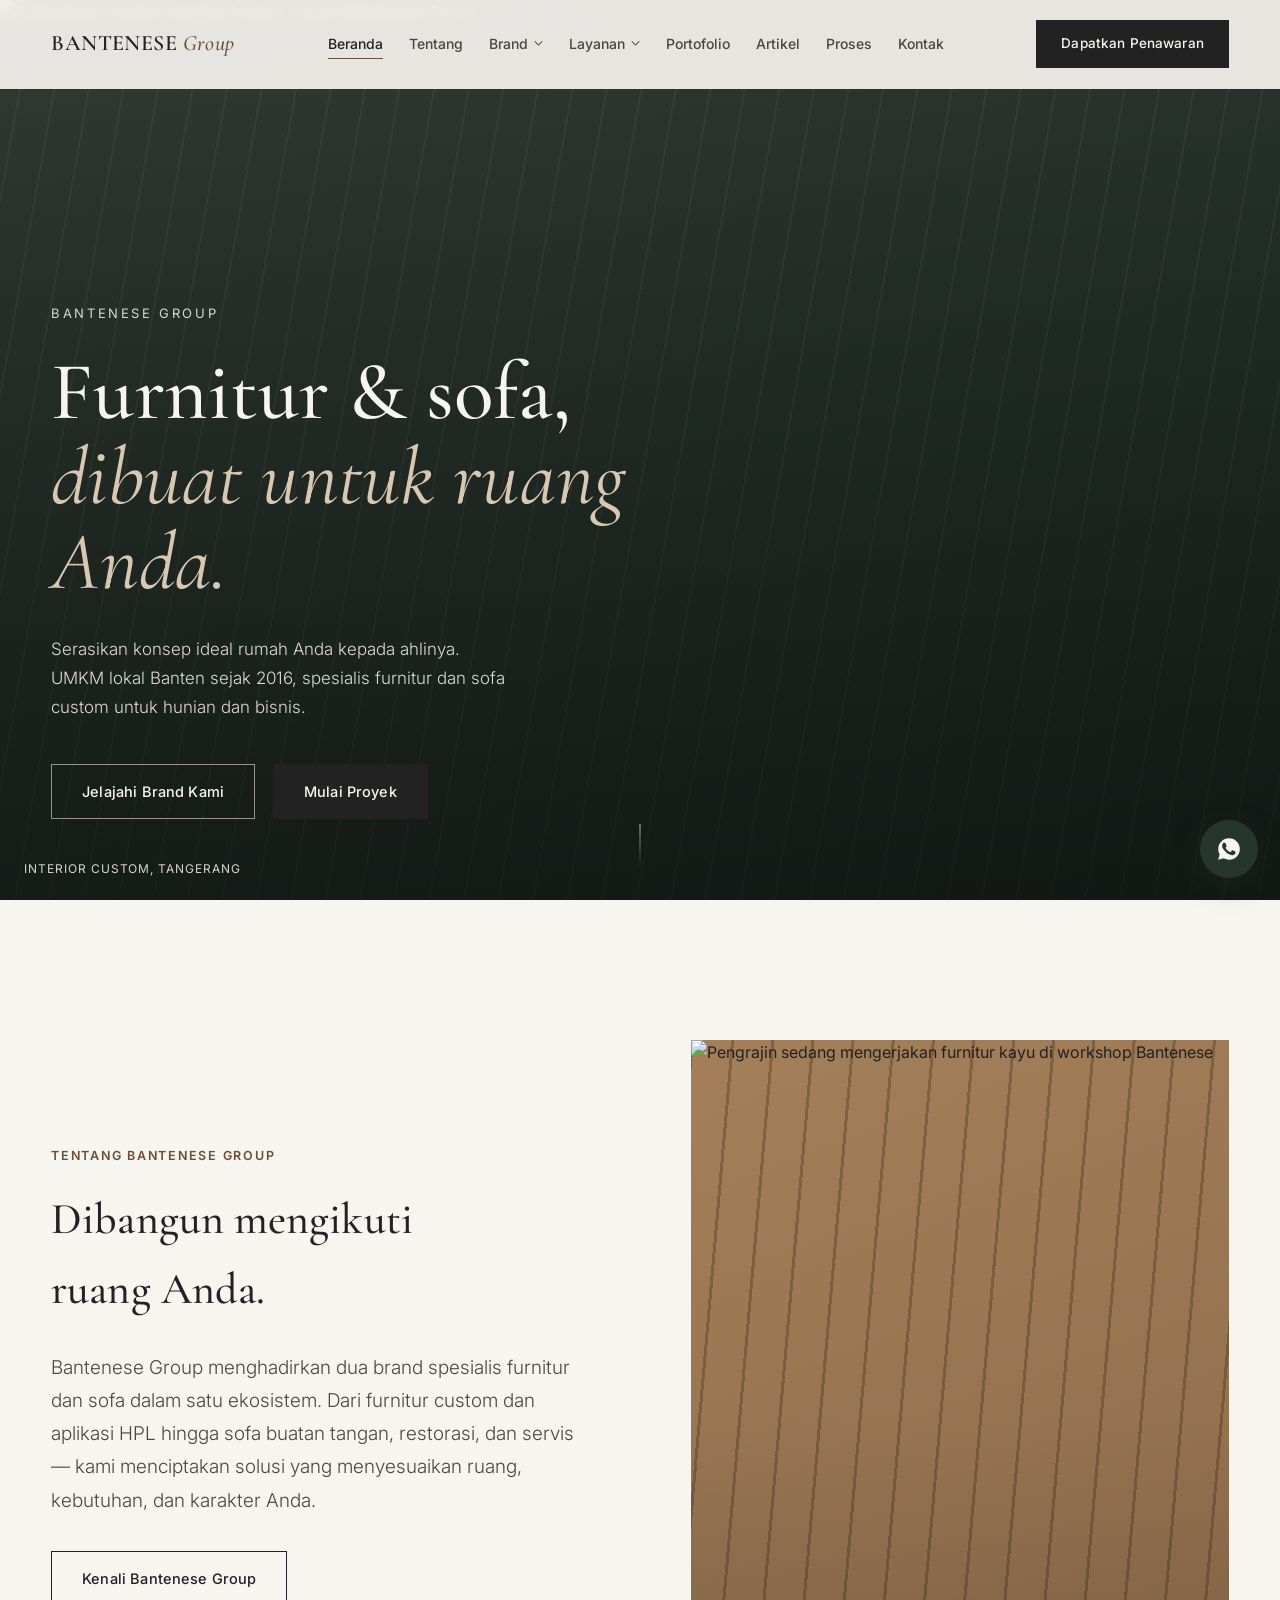
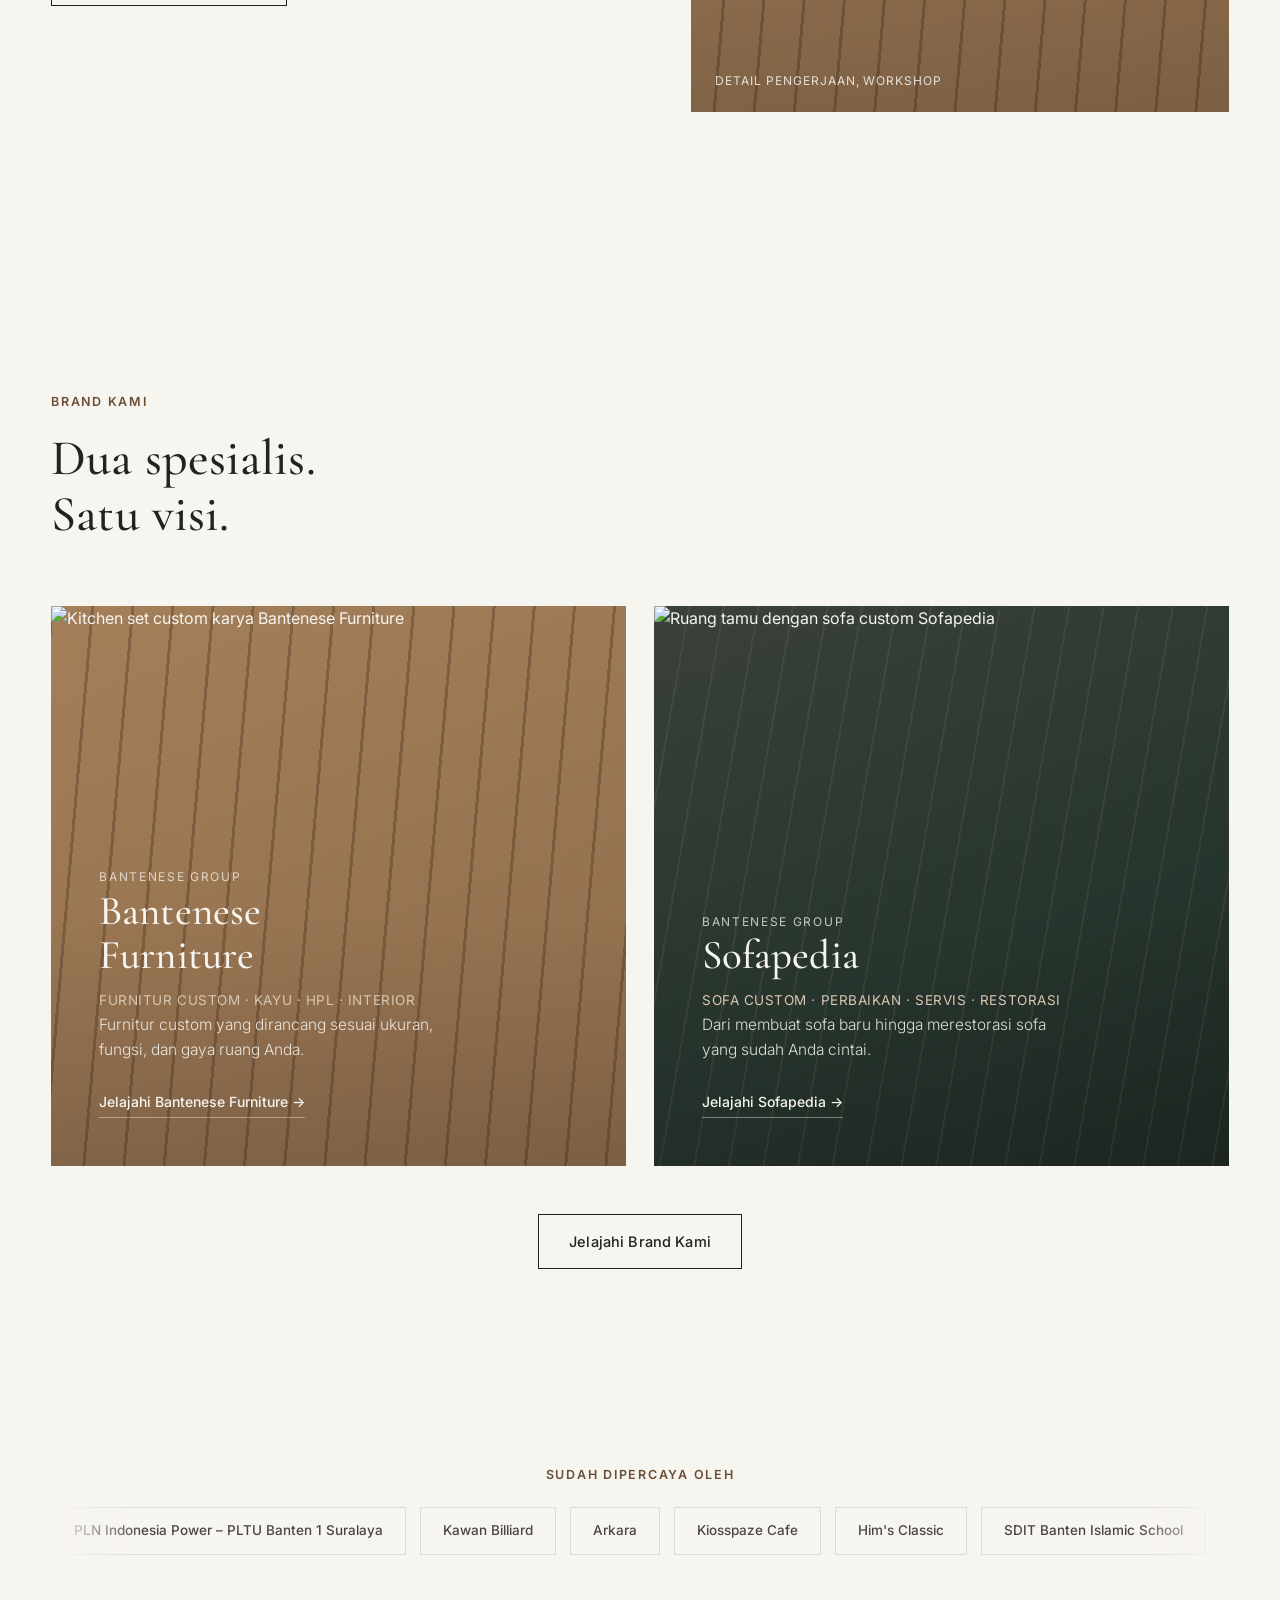
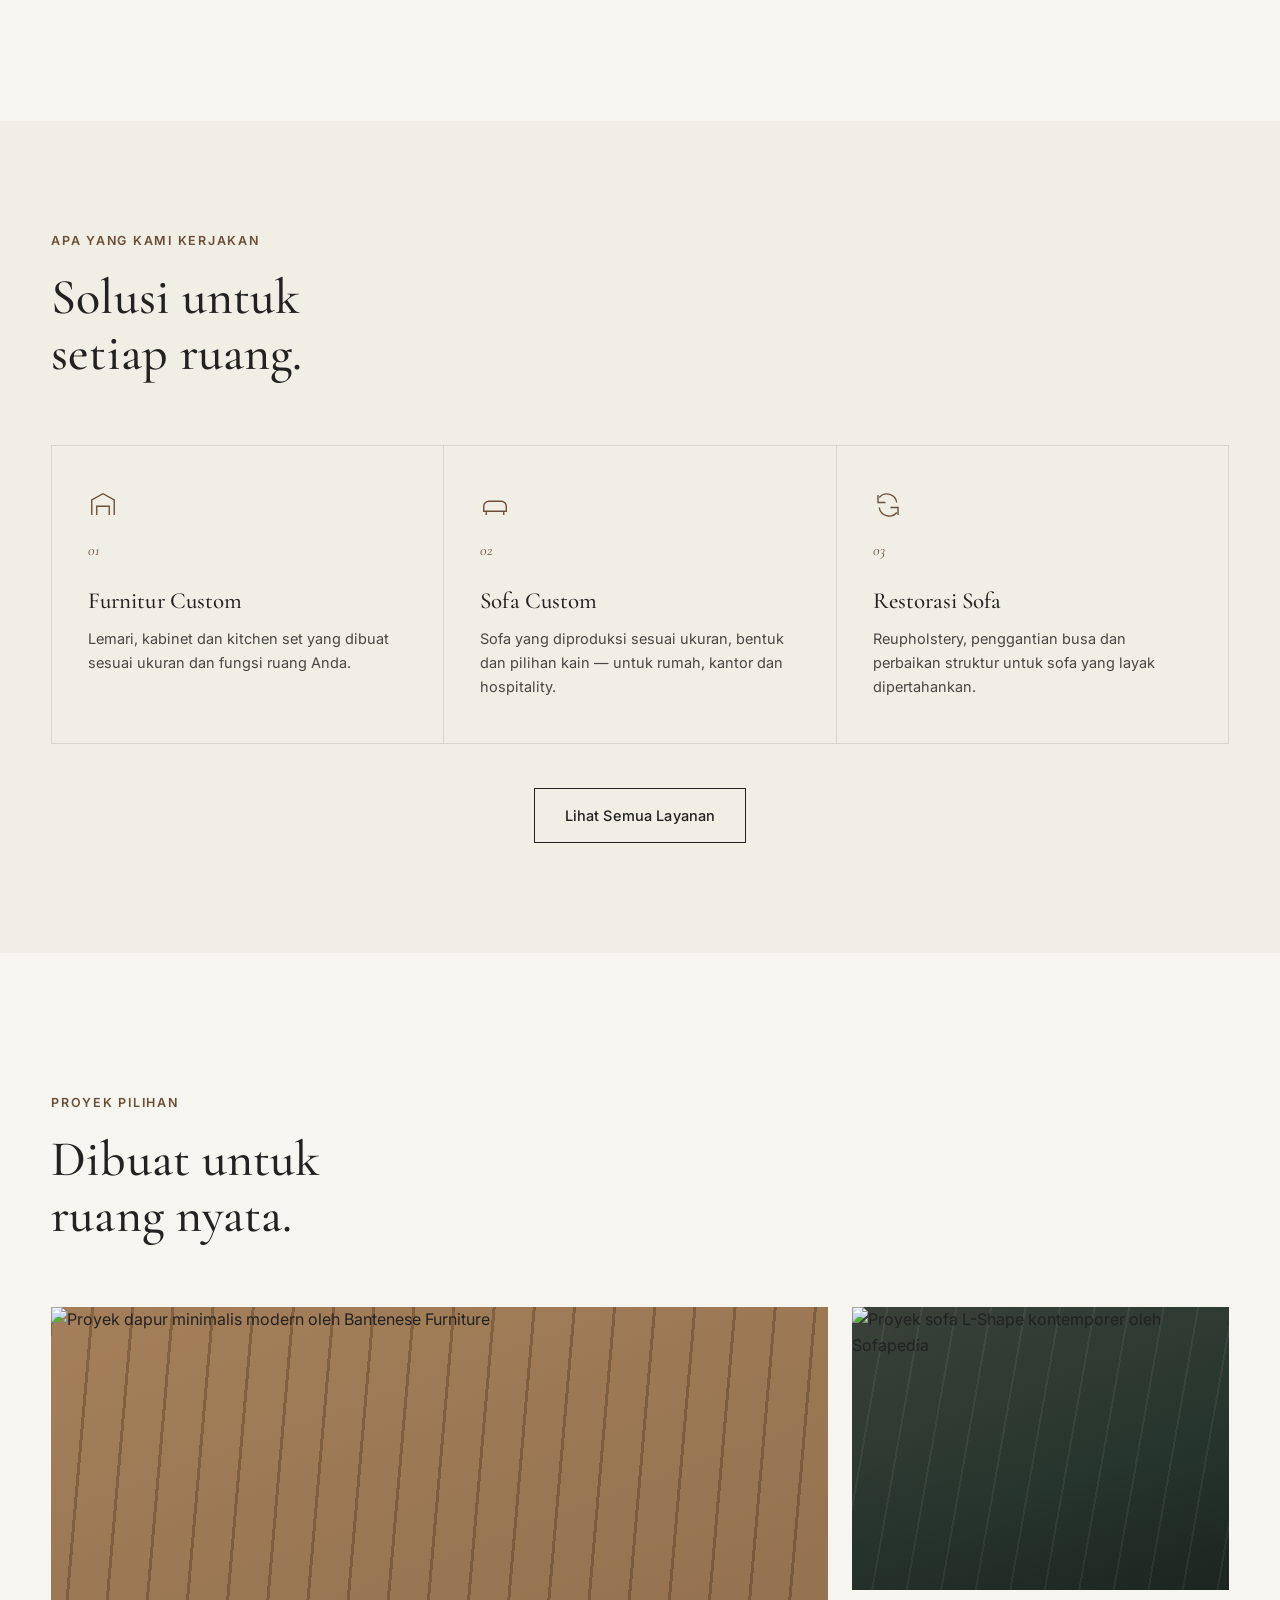
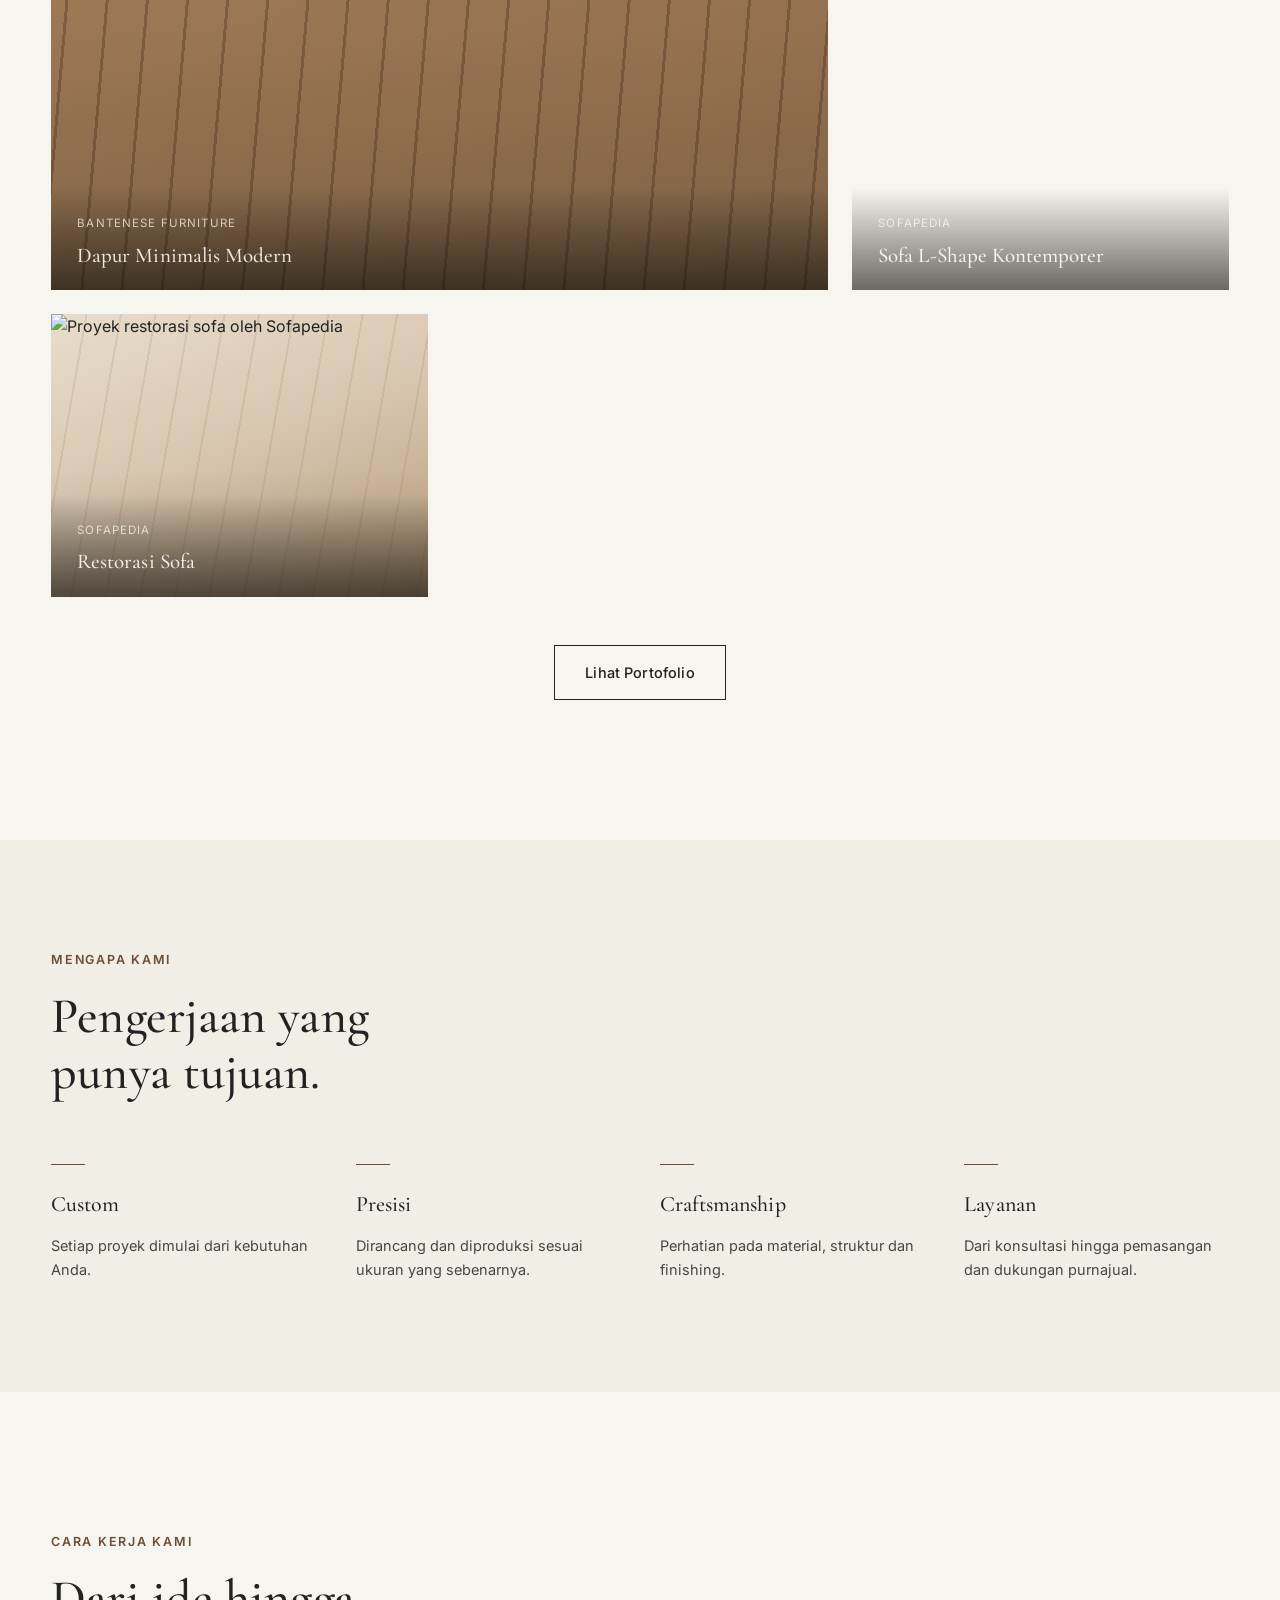
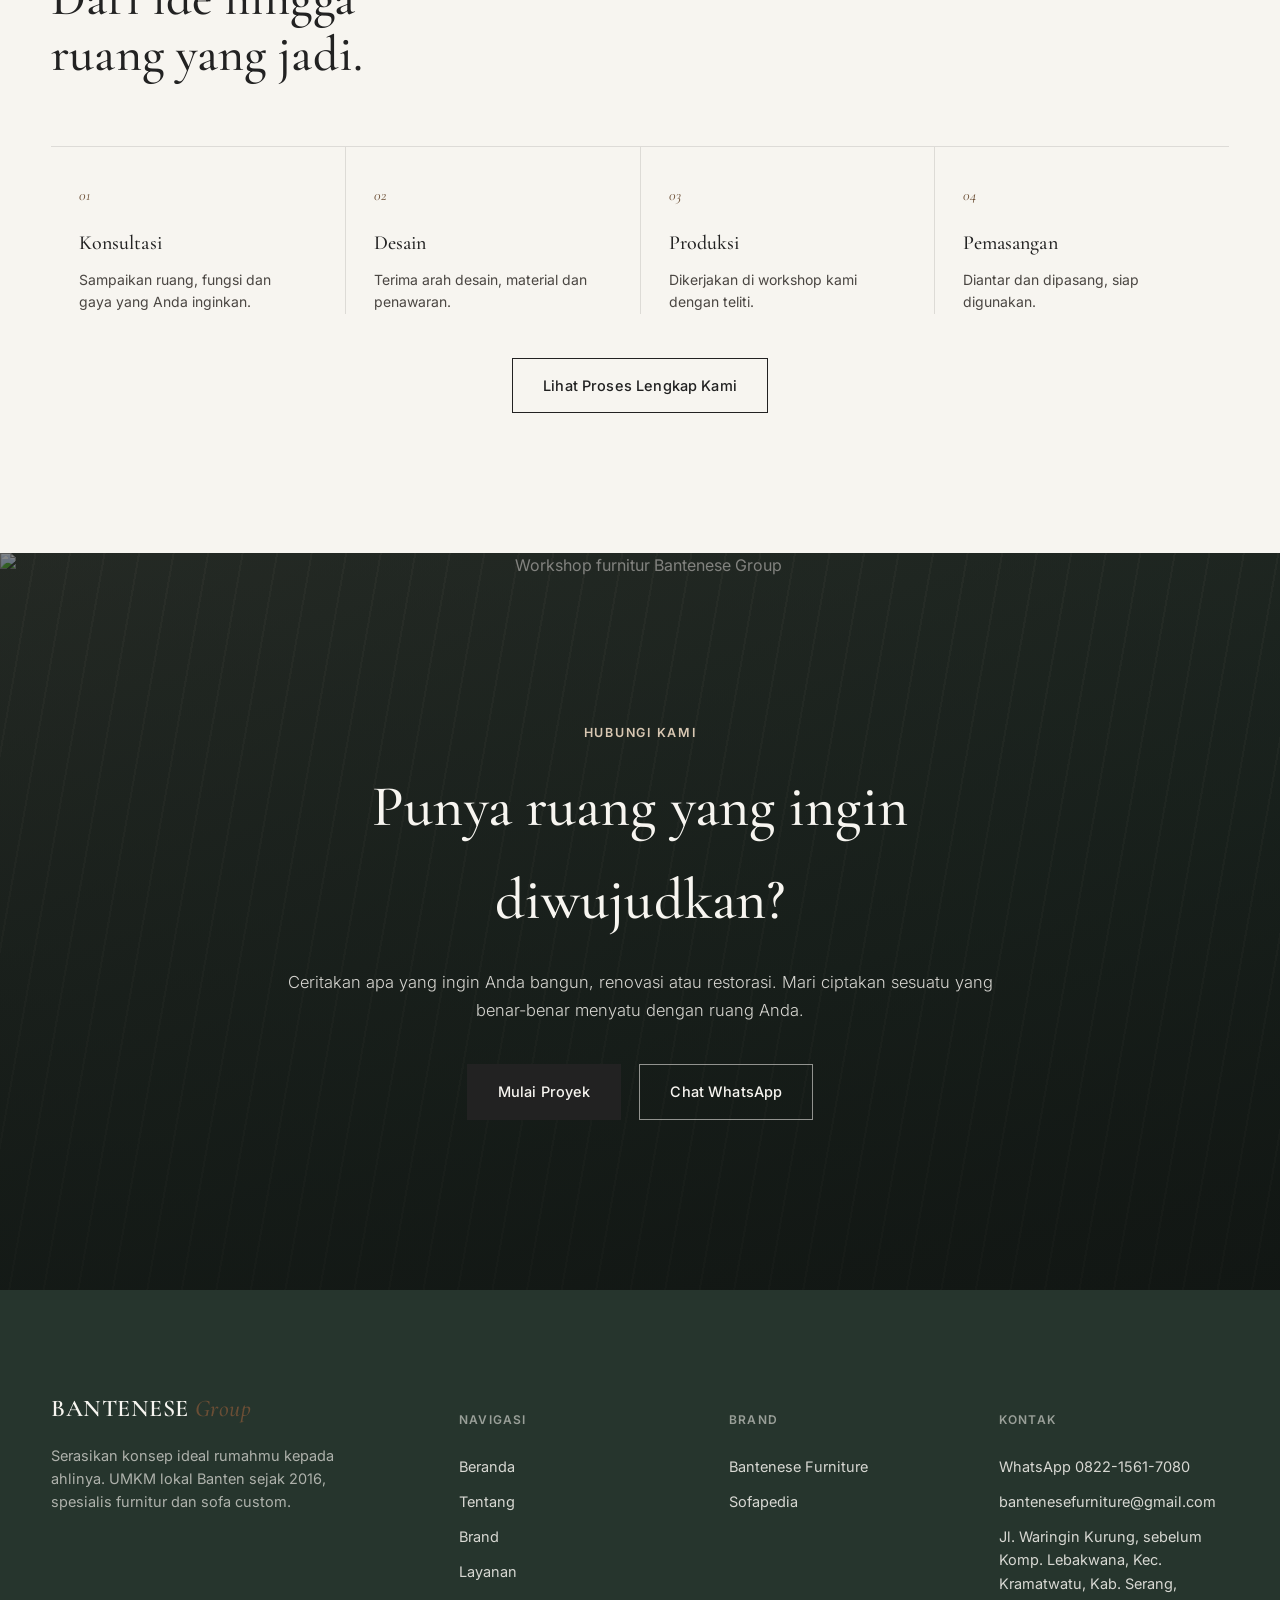
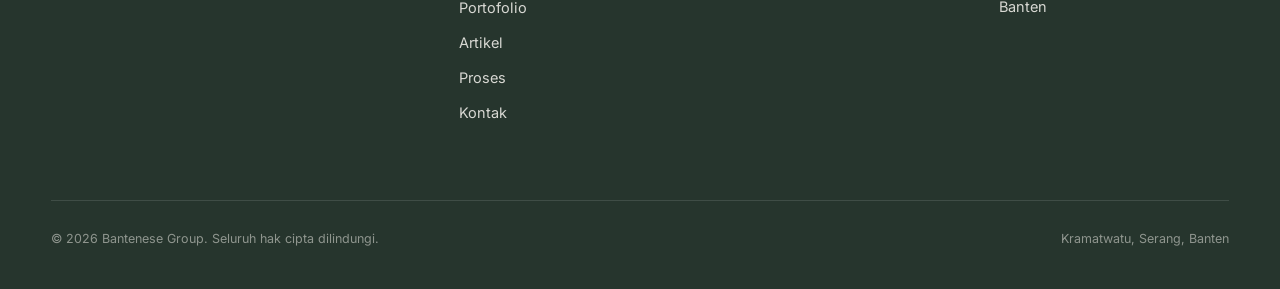
==== commit e3f8213d: "Fix site paths and frontend behavior" ====
--- a/index.html
+++ b/index.html
@@ -12,27 +12,7 @@
 <link rel="preconnect" href="https://fonts.googleapis.com">
 <link rel="preconnect" href="https://fonts.gstatic.com" crossorigin>
 <link href="https://fonts.googleapis.com/css2?family=Cormorant+Garamond:ital,wght@0,400;0,500;0,600;1,400&family=Inter:wght@300;400;500;600&display=swap" rel="stylesheet">
-<link rel="stylesheet" href="/assets/styles.css">
-    <script type="application/ld+json">
-    {
-      "@context": "https://schema.org",
-      "@type": "Organization",
-      "name": "Bantenese Group",
-      "url": "https://bantenesegroup.com/",
-      "contactPoint": [{
-        "@type": "ContactPoint",
-        "telephone": "+6287872646194",
-        "contactType": "customer service",
-        "areaServed": "ID"
-      }],
-      "address": {
-        "@type": "PostalAddress",
-        "addressLocality": "Tangerang Selatan",
-        "addressRegion": "Banten",
-        "addressCountry": "ID"
-      }
-    }
-    </script>
+<link rel="stylesheet" href="assets/styles.css">
 </head>
 <body>
 <header id="siteHeader">
@@ -41,9 +21,44 @@
     <nav class="links">
             <a href="/" class="active">Beranda</a>
       <a href="/about/">Tentang</a>
-      <a href="/brands/">Brand</a>
-      <a href="/services/">Layanan</a>
+      <div class="nav-item has-mega">
+        <button class="nav-mega-trigger" type="button" aria-expanded="false">Brand <svg class="chev" viewBox="0 0 12 8" fill="none"><path d="M1 1l5 5 5-5" stroke="currentColor" stroke-width="1.4"/></svg></button>
+        <div class="mega-panel mega-panel-brands">
+          <a class="mega-card wood" href="/brands/bantenese-furniture/">
+            <span class="mega-card-tag">Bantenese Furniture</span>
+            <p>Furnitur custom, kayu &amp; HPL untuk hunian dan bisnis.</p>
+            <span class="mega-card-link">Lihat Brand &rarr;</span>
+          </a>
+          <a class="mega-card dark" href="/brands/sofapedia/">
+            <span class="mega-card-tag">Sofapedia</span>
+            <p>Sofa custom, reupholstery, servis dan restorasi.</p>
+            <span class="mega-card-link">Lihat Brand &rarr;</span>
+          </a>
+          <a class="mega-card-all" href="/brands/">Lihat Semua Brand &rarr;</a>
+        </div>
+      </div>
+      <div class="nav-item has-mega">
+        <button class="nav-mega-trigger" type="button" aria-expanded="false">Layanan <svg class="chev" viewBox="0 0 12 8" fill="none"><path d="M1 1l5 5 5-5" stroke="currentColor" stroke-width="1.4"/></svg></button>
+        <div class="mega-panel mega-panel-list">
+          <div class="mega-col">
+            <span class="mega-col-title">Furnitur &amp; Interior</span>
+            <a href="/services/">Furnitur Custom</a>
+            <a href="/services/">Kayu &amp; HPL</a>
+            <a href="/services/">Kitchen Set &amp; Wardrobe</a>
+            <a href="/services/">Furnitur Komersial</a>
+          </div>
+          <div class="mega-col">
+            <span class="mega-col-title">Sofa</span>
+            <a href="/services/">Sofa Custom</a>
+            <a href="/services/">Reupholstery</a>
+            <a href="/services/">Servis &amp; Restorasi</a>
+            <a href="/services/">Sofa Komersial</a>
+          </div>
+          <a class="mega-card-all" href="/services/">Lihat Semua Layanan &rarr;</a>
+        </div>
+      </div>
       <a href="/portfolio/">Portofolio</a>
+      <a href="/artikel/">Artikel</a>
       <a href="/process/">Proses</a>
       <a href="/contact/">Kontak</a>
     </nav>
@@ -55,11 +70,12 @@
 </header>
 
 <div class="mobile-panel" id="mobilePanel">
-    <a href="/" class="active">Beranda</a>
+    <a href="/">Beranda</a>
   <a href="/about/">Tentang</a>
   <a href="/brands/">Brand</a>
   <a href="/services/">Layanan</a>
   <a href="/portfolio/">Portofolio</a>
+  <a href="/artikel/">Artikel</a>
   <a href="/process/">Proses</a>
   <a href="/contact/">Kontak</a>
   <a href="/contact/" class="btn btn-solid">Dapatkan Penawaran</a>
@@ -71,7 +87,7 @@
     <div class="hero-content">
       <span class="hero-eyebrow">Bantenese Group</span>
       <h1>Furnitur & sofa,<br><em>dibuat untuk ruang Anda.</em></h1>
-      <p class="hero-sub">Furnitur custom, solusi sofa, dan pengerjaan yang dirancang mengikuti cara Anda tinggal, bekerja, dan menikmati ruang.</p>
+      <p class="hero-sub">Serasikan konsep ideal rumah Anda kepada ahlinya. UMKM lokal Banten sejak 2016, spesialis furnitur dan sofa custom untuk hunian dan bisnis.</p>
       <div class="hero-ctas">
         <a href="/brands/" class="btn btn-light">Jelajahi Brand Kami</a>
         <a href="/contact/" class="btn btn-solid">Mulai Proyek</a>
@@ -124,6 +140,13 @@
     </div>
   </section>
 
+  <section class="section tight" style="padding-top:0;">
+    <div class="container"><div class="clients-strip reveal">
+        <span class="eyebrow" style="margin-bottom:22px;">Sudah Dipercaya Oleh</span>
+        <div class="client-marquee"><div class="client-track"><span class="client-chip">PLN Indonesia Power &ndash; PLTU Banten 1 Suralaya</span><span class="client-chip">Kawan Billiard</span><span class="client-chip">Arkara</span><span class="client-chip">Kiosspaze Cafe</span><span class="client-chip">Him's Classic</span><span class="client-chip">SDIT Banten Islamic School</span><span class="client-chip">PT. Tiga Bermuda Progressive</span><span class="client-chip">Greenotel Cilegon</span><span class="client-chip">Shavard Andalan Global</span><span class="client-chip">Es Teh Indonesia &ndash; Cab. Citraland Serang</span><span class="client-chip">Kantin Hijrah FT UNTIRTA</span><span class="client-chip">Sociba Cafe & Lounge</span><span class="client-chip">PT. Matra Engineering & Construction</span><span class="client-chip">Petrified Wood Indonesia</span><span class="client-chip">Tatakan Coffee</span><span class="client-chip">PLN Indonesia Power &ndash; PLTU Banten 1 Suralaya</span><span class="client-chip">Kawan Billiard</span><span class="client-chip">Arkara</span><span class="client-chip">Kiosspaze Cafe</span><span class="client-chip">Him's Classic</span><span class="client-chip">SDIT Banten Islamic School</span><span class="client-chip">PT. Tiga Bermuda Progressive</span><span class="client-chip">Greenotel Cilegon</span><span class="client-chip">Shavard Andalan Global</span><span class="client-chip">Es Teh Indonesia &ndash; Cab. Citraland Serang</span><span class="client-chip">Kantin Hijrah FT UNTIRTA</span><span class="client-chip">Sociba Cafe & Lounge</span><span class="client-chip">PT. Matra Engineering & Construction</span><span class="client-chip">Petrified Wood Indonesia</span><span class="client-chip">Tatakan Coffee</span></div></div>
+      </div></div>
+  </section>
+
   <section class="section tight" style="background:var(--ivory-deep);">
     <div class="container">
       <div class="section-head reveal">
@@ -211,7 +234,7 @@
       <p>Ceritakan apa yang ingin Anda bangun, renovasi atau restorasi. Mari ciptakan sesuatu yang benar-benar menyatu dengan ruang Anda.</p>
       <div class="hero-ctas">
         <a href="/contact/" class="btn btn-solid">Mulai Proyek</a>
-        <a href="https://wa.me/6287872646194?text=Halo%20Bantenese%20Group%2C%20saya%20ingin%20mendiskusikan%20sebuah%20proyek." class="btn btn-light" target="_blank" rel="noopener">Chat WhatsApp</a>
+        <a href="https://wa.me/6282215617080?text=Halo%20Bantenese%20Group%2C%20saya%20ingin%20mendiskusikan%20sebuah%20proyek." class="btn btn-light" target="_blank" rel="noopener">Chat WhatsApp</a>
       </div>
     </div>
   </section>
@@ -254,29 +277,29 @@
     <div class="footer-grid">
       <div class="footer-brand">
         <a href="/" class="wordmark">BANTENESE <span>Group</span></a>
-        <p>Bantenese Group menghadirkan dua brand spesialis furnitur dan sofa dalam satu ekosistem &mdash; furnitur custom, solusi kayu dan HPL, serta produksi, perbaikan, dan restorasi sofa.</p>
+        <p>Serasikan konsep ideal rumahmu kepada ahlinya. UMKM lokal Banten sejak 2016, spesialis furnitur dan sofa custom.</p>
       </div>
       <div class="footer-col"><h5>Navigasi</h5>
-        <a href="/">Beranda</a><a href="/about/">Tentang</a><a href="/brands/">Brand</a><a href="/services/">Layanan</a><a href="/portfolio/">Portofolio</a><a href="/process/">Proses</a><a href="/contact/">Kontak</a>
+        <a href="/">Beranda</a><a href="/about/">Tentang</a><a href="/brands/">Brand</a><a href="/services/">Layanan</a><a href="/portfolio/">Portofolio</a><a href="/artikel/">Artikel</a><a href="/process/">Proses</a><a href="/contact/">Kontak</a>
       </div>
       <div class="footer-col"><h5>Brand</h5><a href="/brands/bantenese-furniture/">Bantenese Furniture</a><a href="/brands/sofapedia/">Sofapedia</a></div>
       <div class="footer-col"><h5>Kontak</h5>
-        <a href="https://wa.me/6287872646194" target="_blank" rel="noopener">WhatsApp</a>
-        <a href="mailto:hello@bantenesegroup.com">Email</a>
-        <span>Tangerang Selatan, Banten</span>
+        <a href="https://wa.me/6282215617080?text=Halo%20Bantenese%20Group%2C%20saya%20ingin%20mendiskusikan%20sebuah%20proyek." target="_blank" rel="noopener">WhatsApp 0822-1561-7080</a>
+        <a href="mailto:bantenesefurniture@gmail.com">bantenesefurniture@gmail.com</a>
+        <a href="https://www.google.com/maps/search/?api=1&query=Bantenese+Furniture+Jl+Waringin+Kurung+Kramatwatu+Serang+Banten" target="_blank" rel="noopener">Jl. Waringin Kurung, sebelum Komp. Lebakwana, Kec. Kramatwatu, Kab. Serang, Banten</a>
       </div>
     </div>
     <div class="footer-bottom">
       <span>&copy; 2026 Bantenese Group. Seluruh hak cipta dilindungi.</span>
-      <span>Tangerang, Banten, Indonesia</span>
+      <span>Kramatwatu, Serang, Banten</span>
     </div>
   </div>
 </footer>
 
-<a class="wa-float" href="https://wa.me/6287872646194?text=Halo%20Bantenese%20Group%2C%20saya%20ingin%20mendiskusikan%20sebuah%20proyek." target="_blank" rel="noopener" aria-label="Chat via WhatsApp">
+<a class="wa-float" href="https://wa.me/6282215617080?text=Halo%20Bantenese%20Group%2C%20saya%20ingin%20mendiskusikan%20sebuah%20proyek." target="_blank" rel="noopener" aria-label="Chat via WhatsApp">
   <svg width="26" height="26" viewBox="0 0 24 24" fill="currentColor"><path d="M12.04 2c-5.5 0-9.96 4.46-9.96 9.96 0 1.76.46 3.48 1.34 5L2 22l5.2-1.36a9.94 9.94 0 004.84 1.24h.01c5.5 0 9.96-4.46 9.96-9.96S17.54 2 12.04 2zm5.8 14.24c-.25.7-1.24 1.28-2.02 1.44-.55.12-1.26.21-3.67-.79-3.08-1.28-5.06-4.4-5.22-4.6-.15-.21-1.25-1.66-1.25-3.17 0-1.5.79-2.24 1.07-2.55.28-.3.6-.38.8-.38h.58c.19 0 .43-.07.68.52.25.6.84 2.08.92 2.23.08.15.13.33.02.53-.1.2-.16.33-.31.5-.15.18-.32.4-.46.54-.15.15-.31.3-.14.6.18.3.79 1.3 1.7 2.11 1.17 1.04 2.15 1.37 2.46 1.52.31.15.49.13.67-.08.19-.2.79-.92.99-1.24.2-.3.4-.26.68-.16.28.1 1.78.84 2.09.99.31.15.51.23.59.36.08.13.08.75-.17 1.45z"/></svg>
 </a>
 
-<script src="/assets/main.js"></script>
+<script src="assets/main.js"></script>
 </body>
 </html>
--- a/assets/styles.css
+++ b/assets/styles.css
@@ -424,3 +424,70 @@
   }
   .ph::after{z-index:1;}
   .ph .ph-tag{z-index:2;}
+
+  /* ---------- Mega menu ---------- */
+  nav.links{gap:26px;}
+  .nav-item{position:relative;}
+  .nav-mega-trigger{
+    background:none; border:none; font:inherit; font-size:14px; font-weight:500; color:var(--charcoal-soft);
+    cursor:pointer; display:flex; align-items:center; gap:6px; padding:4px 0; font-family:var(--sans);
+  }
+  .nav-mega-trigger:hover{color:var(--charcoal);}
+  .nav-item .chev{width:9px; height:9px; transition:transform .3s ease; flex:none;}
+  .nav-item:hover .chev, .nav-item.open .chev{transform:rotate(180deg);}
+  .mega-panel{
+    position:absolute; top:calc(100% + 26px); left:50%; transform:translateX(-50%) translateY(6px);
+    background:var(--ivory); border:1px solid var(--line); box-shadow:0 28px 64px rgba(34,34,34,0.14);
+    padding:28px; opacity:0; visibility:hidden; pointer-events:none;
+    transition:opacity .25s ease, transform .25s ease, visibility .25s ease; z-index:60;
+  }
+  .nav-item:hover .mega-panel, .nav-item.open .mega-panel{opacity:1; visibility:visible; transform:translateX(-50%) translateY(0); pointer-events:auto;}
+  .mega-panel-brands{display:flex; gap:18px; width:560px;}
+  .mega-card{
+    flex:1; position:relative; overflow:hidden; padding:24px 20px; min-height:150px;
+    display:flex; flex-direction:column; justify-content:flex-end; color:var(--ivory);
+  }
+  .mega-card.wood{background:linear-gradient(160deg,#9C7854,#6B4E35);}
+  .mega-card.dark{background:linear-gradient(160deg,#3A4139,#1B2620);}
+  .mega-card-tag{font-family:var(--serif); font-size:20px; margin-bottom:8px;}
+  .mega-card p{font-size:13px; font-weight:300; color:rgba(247,245,240,0.85); margin-bottom:14px; line-height:1.5;}
+  .mega-card-link{font-size:12.5px; font-weight:500; border-bottom:1px solid rgba(247,245,240,0.4); padding-bottom:2px; align-self:flex-start;}
+  .mega-panel-list{display:flex; gap:48px; width:420px;}
+  .mega-col-title{display:block; font-size:11.5px; letter-spacing:0.08em; text-transform:uppercase; color:var(--wood-deep); font-weight:600; margin-bottom:16px;}
+  .mega-col a{display:block; font-size:14.5px; color:var(--charcoal-soft); padding:7px 0;}
+  .mega-col a:hover{color:var(--charcoal);}
+  .mega-card-all{
+    display:block; width:100%; margin-top:16px; padding-top:16px; border-top:1px solid var(--line);
+    font-size:13px; font-weight:500; color:var(--wood-deep); text-align:center;
+  }
+  .mega-panel-brands .mega-card-all{position:absolute; bottom:0; left:0; right:0; background:var(--ivory); margin:0; padding:14px; border-top:1px solid var(--line);}
+  .mega-panel-brands{padding-bottom:56px;}
+
+  /* ---------- Clients marquee ---------- */
+  .clients-strip{padding:56px 0; text-align:center;}
+  .client-marquee{overflow:hidden; -webkit-mask-image:linear-gradient(90deg,transparent,#000 8%,#000 92%,transparent); mask-image:linear-gradient(90deg,transparent,#000 8%,#000 92%,transparent);}
+  .client-track{display:flex; gap:14px; width:max-content; animation:marquee 34s linear infinite;}
+  @keyframes marquee{from{transform:translateX(0);}to{transform:translateX(-50%);}}
+  .client-chip{
+    white-space:nowrap; padding:12px 22px; border:1px solid var(--line); font-size:13.5px;
+    color:var(--charcoal-soft); font-weight:500; flex:none; background:var(--ivory);
+  }
+  @media(prefers-reduced-motion:reduce){.client-track{animation:none; flex-wrap:wrap; justify-content:center;}}
+
+  /* ---------- Tag cloud (Jenis Home Custom) ---------- */
+  .tag-cloud{display:flex; flex-wrap:wrap; gap:12px;}
+  .tag-chip{padding:11px 20px; border:1px solid var(--line); font-size:14px; color:var(--charcoal-soft); background:var(--ivory);}
+
+  /* ---------- Article cards & modal ---------- */
+  .article-grid{display:grid; grid-template-columns:repeat(3,1fr); gap:28px;}
+  .article-card{cursor:pointer;}
+  .article-card .ph{aspect-ratio:4/3; margin-bottom:20px; transition:transform .5s ease;}
+  .article-card:hover .ph{transform:scale(1.02);}
+  .article-card .art-cat{font-size:11.5px; letter-spacing:0.08em; text-transform:uppercase; color:var(--wood-deep); font-weight:600; margin-bottom:10px; display:block;}
+  .article-card h3{font-size:22px; line-height:1.25; margin-bottom:10px;}
+  .article-card p{font-size:14px; color:var(--charcoal-soft); line-height:1.6;}
+  .article-card .art-read{font-size:13px; font-weight:500; margin-top:14px; display:inline-block; border-bottom:1px solid var(--line); padding-bottom:3px;}
+  @media(max-width:900px){.article-grid{grid-template-columns:1fr 1fr;}}
+  @media(max-width:600px){.article-grid{grid-template-columns:1fr;}}
+  #articleModal .modal-body p{margin-bottom:16px;}
+  #articleModal .modal-body h3.mt{margin-top:30px;}
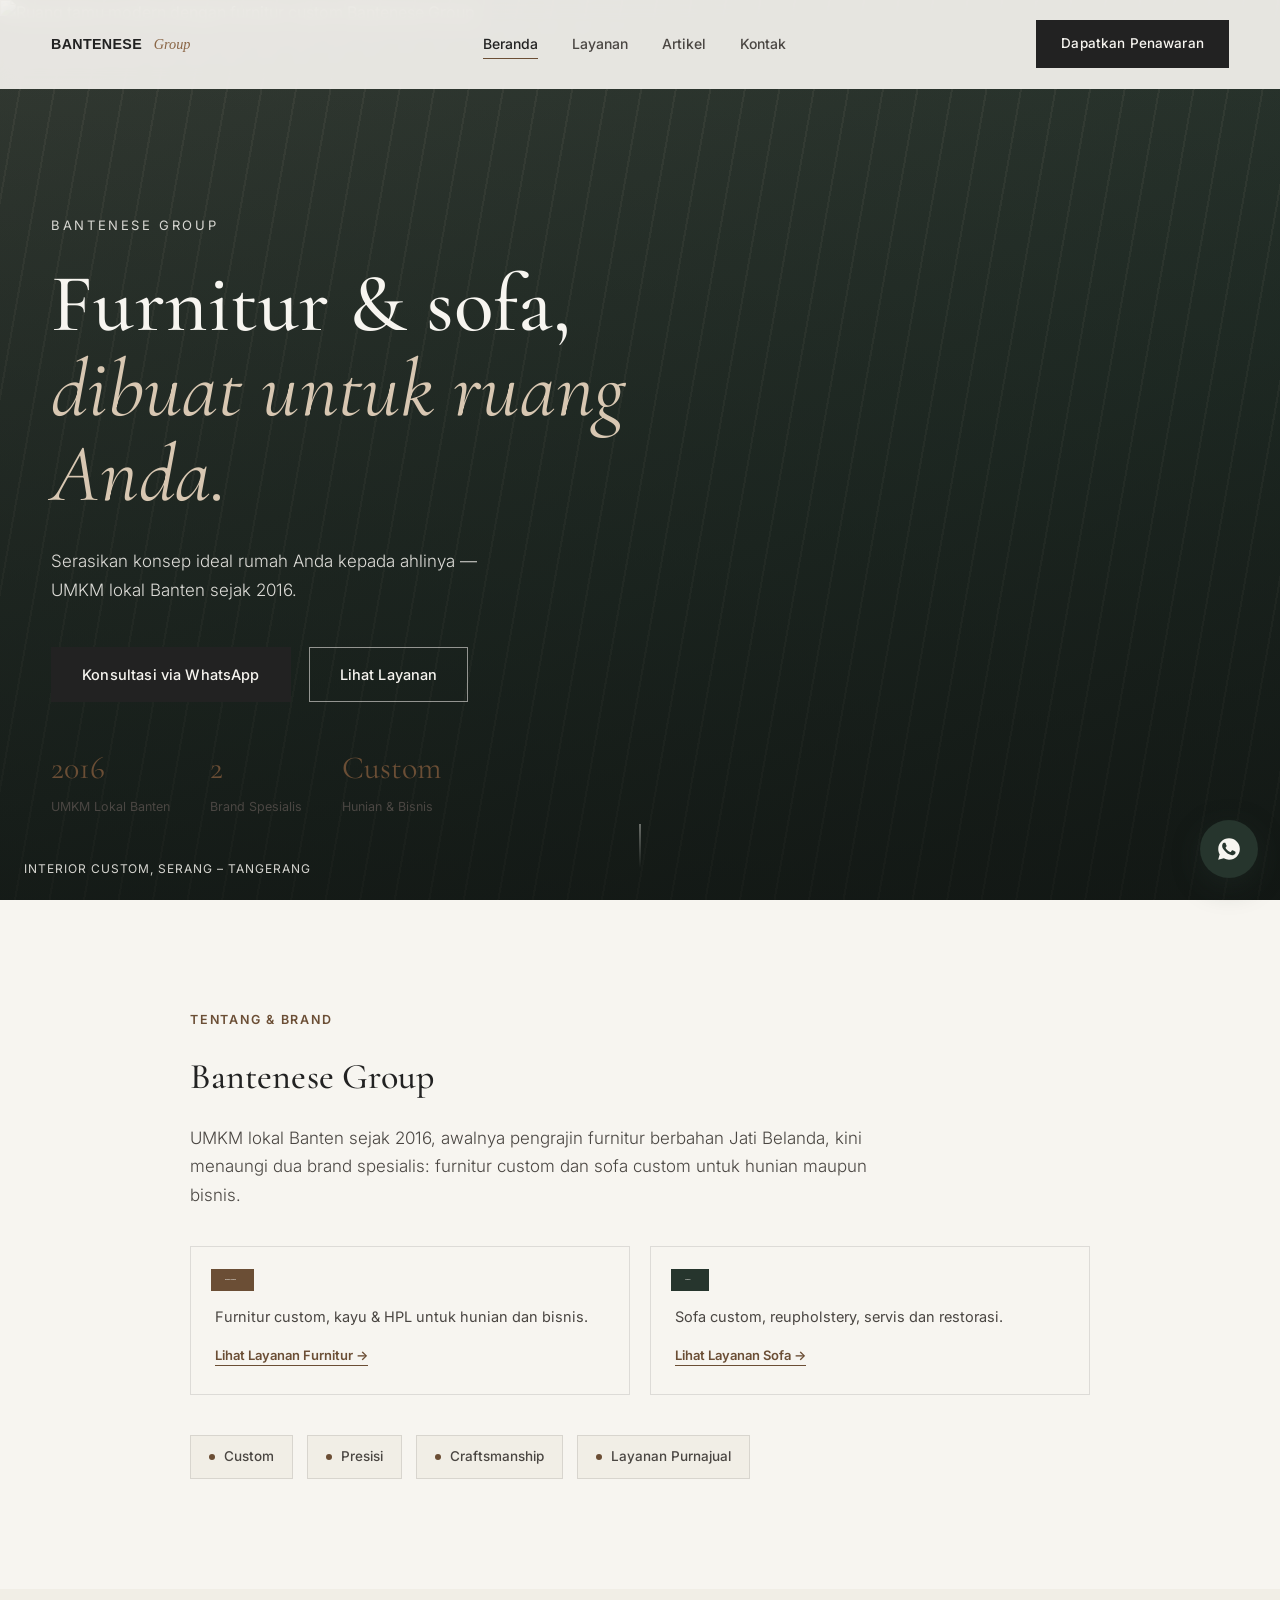
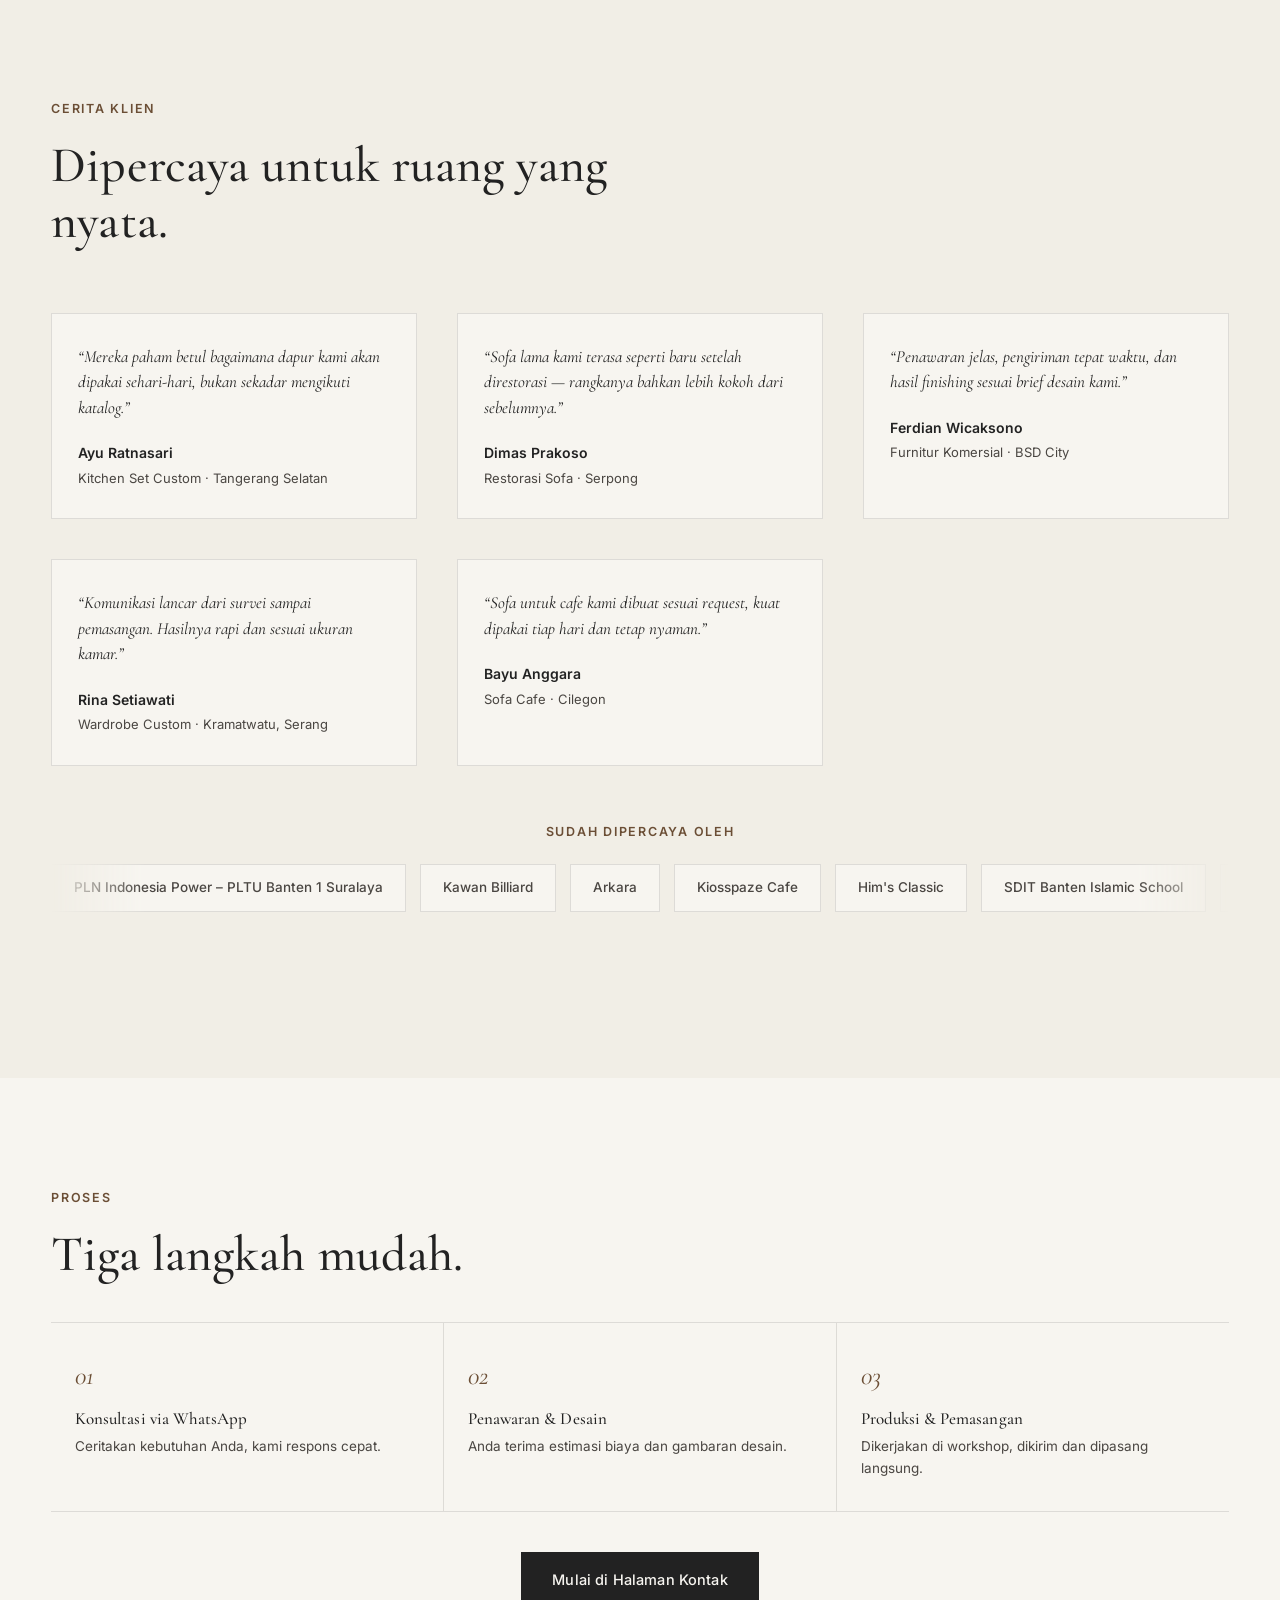
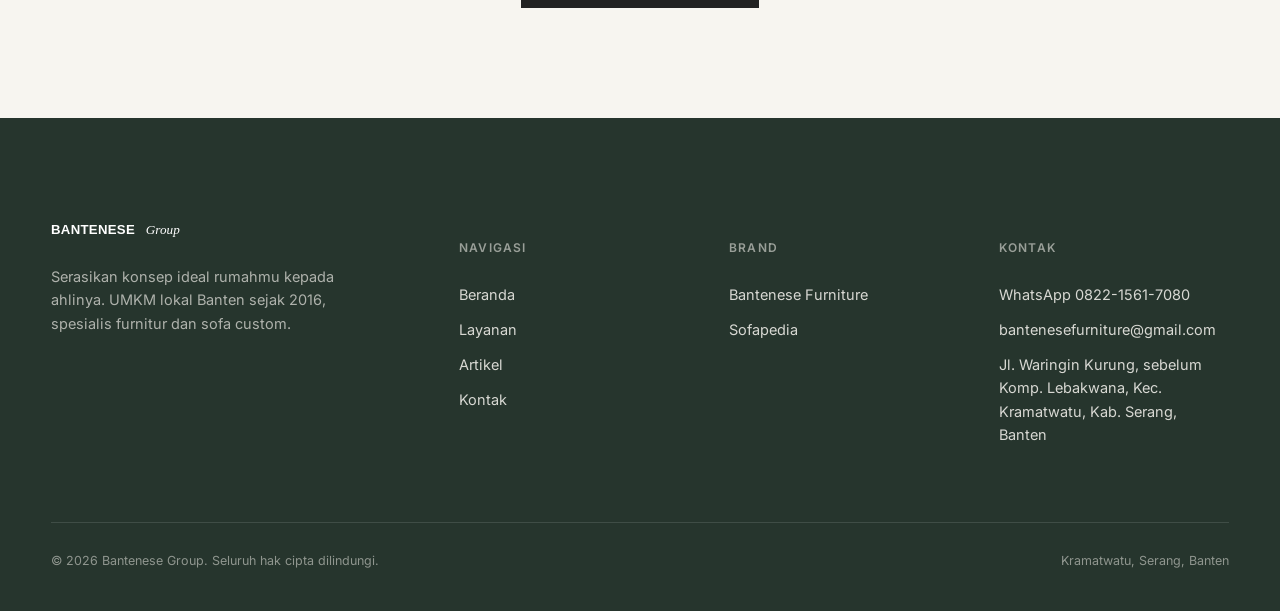
==== commit f98f08c5: "Update Bantenese Group website" ====
--- a/index.html
+++ b/index.html
@@ -4,287 +4,191 @@
 <meta charset="UTF-8">
 <meta name="viewport" content="width=device-width, initial-scale=1, viewport-fit=cover">
 <title>Bantenese Group | Furnitur, Interior & Sofa Custom</title>
-<meta name="description" content="Bantenese Group adalah induk brand dari Bantenese Furniture dan Sofapedia — furnitur custom, solusi kayu dan HPL, serta produksi, perbaikan, dan restorasi sofa di Tangerang dan Banten.">
+<meta name="description" content="Bantenese Group adalah UMKM lokal Banten sejak 2016 — spesialis furnitur custom, kayu dan HPL (Bantenese Furniture) serta sofa custom dan restorasi (Sofapedia).">
 <meta property="og:title" content="Bantenese Group | Furnitur, Interior & Sofa Custom">
-<meta property="og:description" content="Bantenese Group adalah induk brand dari Bantenese Furniture dan Sofapedia — furnitur custom, solusi kayu dan HPL, serta produksi, perbaikan, dan restorasi sofa di Tangerang dan Banten.">
+<meta property="og:description" content="Bantenese Group adalah UMKM lokal Banten sejak 2016 — spesialis furnitur custom, kayu dan HPL (Bantenese Furniture) serta sofa custom dan restorasi (Sofapedia).">
 <meta property="og:type" content="website">
 <link rel="canonical" href="https://bantenesegroup.com/">
+<link rel="icon" type="image/svg+xml" href="/assets/images/favicon.svg">
+<link rel="icon" type="image/x-icon" href="/assets/images/favicon.ico">
 <link rel="preconnect" href="https://fonts.googleapis.com">
 <link rel="preconnect" href="https://fonts.gstatic.com" crossorigin>
 <link href="https://fonts.googleapis.com/css2?family=Cormorant+Garamond:ital,wght@0,400;0,500;0,600;1,400&family=Inter:wght@300;400;500;600&display=swap" rel="stylesheet">
-<link rel="stylesheet" href="assets/styles.css">
+<link rel="stylesheet" href="/assets/styles.css">
+<script type="application/ld+json">
+{
+  "@context": "https://schema.org",
+  "@type": "HomeAndConstructionBusiness",
+  "name": "Bantenese Group",
+  "image": "https://bantenesegroup.com/assets/images/logo-bantenese-group.png",
+  "telephone": "+6282215617080",
+  "email": "bantenesefurniture@gmail.com",
+  "address": {
+    "@type": "PostalAddress",
+    "streetAddress": "Jl. Waringin Kurung, sebelum Komp. Lebakwana",
+    "addressLocality": "Kramatwatu, Kabupaten Serang",
+    "addressRegion": "Banten",
+    "addressCountry": "ID"
+  },
+  "openingHoursSpecification": [
+    {"@type":"OpeningHoursSpecification","dayOfWeek":["Monday","Tuesday","Wednesday","Thursday","Friday"],"opens":"08:00","closes":"17:00"},
+    {"@type":"OpeningHoursSpecification","dayOfWeek":["Saturday"],"opens":"08:00","closes":"15:00"}
+  ],
+  "sameAs": ["https://instagram.com/bantenesefurniture"]
+}
+</script>
 </head>
 <body>
 <header id="siteHeader">
   <div class="nav-inner">
-    <a href="/" class="wordmark">BANTENESE <span>Group</span></a>
+    <a href="/" class="wordmark"><img src="/assets/images/logo-bantenese-group.svg" alt="Bantenese Group" class="logo-mark"></a>
     <nav class="links">
             <a href="/" class="active">Beranda</a>
-      <a href="/about/">Tentang</a>
-      <div class="nav-item has-mega">
-        <button class="nav-mega-trigger" type="button" aria-expanded="false">Brand <svg class="chev" viewBox="0 0 12 8" fill="none"><path d="M1 1l5 5 5-5" stroke="currentColor" stroke-width="1.4"/></svg></button>
-        <div class="mega-panel mega-panel-brands">
-          <a class="mega-card wood" href="/brands/bantenese-furniture/">
-            <span class="mega-card-tag">Bantenese Furniture</span>
-            <p>Furnitur custom, kayu &amp; HPL untuk hunian dan bisnis.</p>
-            <span class="mega-card-link">Lihat Brand &rarr;</span>
-          </a>
-          <a class="mega-card dark" href="/brands/sofapedia/">
-            <span class="mega-card-tag">Sofapedia</span>
-            <p>Sofa custom, reupholstery, servis dan restorasi.</p>
-            <span class="mega-card-link">Lihat Brand &rarr;</span>
-          </a>
-          <a class="mega-card-all" href="/brands/">Lihat Semua Brand &rarr;</a>
-        </div>
-      </div>
-      <div class="nav-item has-mega">
-        <button class="nav-mega-trigger" type="button" aria-expanded="false">Layanan <svg class="chev" viewBox="0 0 12 8" fill="none"><path d="M1 1l5 5 5-5" stroke="currentColor" stroke-width="1.4"/></svg></button>
-        <div class="mega-panel mega-panel-list">
-          <div class="mega-col">
-            <span class="mega-col-title">Furnitur &amp; Interior</span>
-            <a href="/services/">Furnitur Custom</a>
-            <a href="/services/">Kayu &amp; HPL</a>
-            <a href="/services/">Kitchen Set &amp; Wardrobe</a>
-            <a href="/services/">Furnitur Komersial</a>
-          </div>
-          <div class="mega-col">
-            <span class="mega-col-title">Sofa</span>
-            <a href="/services/">Sofa Custom</a>
-            <a href="/services/">Reupholstery</a>
-            <a href="/services/">Servis &amp; Restorasi</a>
-            <a href="/services/">Sofa Komersial</a>
-          </div>
-          <a class="mega-card-all" href="/services/">Lihat Semua Layanan &rarr;</a>
-        </div>
-      </div>
-      <a href="/portfolio/">Portofolio</a>
+      <a href="/services/">Layanan</a>
       <a href="/artikel/">Artikel</a>
-      <a href="/process/">Proses</a>
       <a href="/contact/">Kontak</a>
     </nav>
     <div class="nav-cta">
-      <a href="/contact/" class="btn btn-solid">Dapatkan Penawaran</a>
+      <a href="https://wa.me/6282215617080?text=Halo%20Bantenese%20Group%2C%20saya%20ingin%20mendiskusikan%20sebuah%20proyek." class="btn btn-solid" target="_blank" rel="noopener" data-wa-track="nav-cta">Dapatkan Penawaran</a>
     </div>
     <button class="menu-toggle" id="menuToggle" aria-label="Buka menu" aria-expanded="false"><span></span><span></span><span></span></button>
   </div>
 </header>
 
 <div class="mobile-panel" id="mobilePanel">
-    <a href="/">Beranda</a>
-  <a href="/about/">Tentang</a>
-  <a href="/brands/">Brand</a>
+    <a href="/" class="active">Beranda</a>
   <a href="/services/">Layanan</a>
-  <a href="/portfolio/">Portofolio</a>
   <a href="/artikel/">Artikel</a>
-  <a href="/process/">Proses</a>
   <a href="/contact/">Kontak</a>
-  <a href="/contact/" class="btn btn-solid">Dapatkan Penawaran</a>
+  <a href="https://wa.me/6282215617080?text=Halo%20Bantenese%20Group%2C%20saya%20ingin%20mendiskusikan%20sebuah%20proyek." class="btn btn-solid" target="_blank" rel="noopener" data-wa-track="nav-cta-mobile">Dapatkan Penawaran</a>
 </div>
 <main id="top">
 
+  <!-- 1. HERO — headline, 1-kalimat value prop, CTA utama ke WhatsApp, visible tanpa scroll -->
   <section class="hero">
-    <div class="ph dark" role="img" aria-label="Ruang interior modern dengan furnitur custom"><img src="https://images.unsplash.com/photo-1600121848594-d8644e57abab?w=1600&q=80&auto=format&fit=crop" alt="Ruang tamu modern dengan furnitur custom Bantenese Group" loading="lazy"><span class="ph-tag">Interior custom, Tangerang</span></div>
+    <div class="ph dark" role="img" aria-label="Ruang interior modern dengan furnitur custom"><img src="https://images.unsplash.com/photo-1600121848594-d8644e57abab?w=1600&q=80&auto=format&fit=crop" alt="Ruang tamu modern dengan furnitur custom Bantenese Group" loading="lazy"><span class="ph-tag">Interior custom, Serang &ndash; Tangerang</span></div>
     <div class="hero-content">
       <span class="hero-eyebrow">Bantenese Group</span>
       <h1>Furnitur & sofa,<br><em>dibuat untuk ruang Anda.</em></h1>
-      <p class="hero-sub">Serasikan konsep ideal rumah Anda kepada ahlinya. UMKM lokal Banten sejak 2016, spesialis furnitur dan sofa custom untuk hunian dan bisnis.</p>
+      <p class="hero-sub">Serasikan konsep ideal rumah Anda kepada ahlinya &mdash; UMKM lokal Banten sejak 2016.</p>
       <div class="hero-ctas">
-        <a href="/brands/" class="btn btn-light">Jelajahi Brand Kami</a>
-        <a href="/contact/" class="btn btn-solid">Mulai Proyek</a>
-      </div>
+        <a href="https://wa.me/6282215617080?text=Halo%20Bantenese%20Group%2C%20saya%20ingin%20mendiskusikan%20sebuah%20proyek." class="btn btn-solid" target="_blank" rel="noopener" data-wa-track="hero">Konsultasi via WhatsApp</a>
+        <a href="/services/" class="btn btn-light">Lihat Layanan</a>
+      </div>
+      <div class="mini-stats-row" style="margin-top:40px;"><div class="mini-stat"><span class="stat-num">2016</span><span class="stat-label">UMKM Lokal Banten</span></div>
+    <div class="mini-stat"><span class="stat-num">2</span><span class="stat-label">Brand Spesialis</span></div>
+    <div class="mini-stat"><span class="stat-num">Custom</span><span class="stat-label">Hunian &amp; Bisnis</span></div></div>
     </div>
     <div class="scroll-hint" aria-hidden="true"><div class="line"></div></div>
   </section>
 
-  <section class="section">
-    <div class="container split reveal">
-      <div class="split-text">
-        <span class="eyebrow">Tentang Bantenese Group</span>
-        <h2 style="font-size:clamp(28px,3.6vw,44px); margin-bottom:26px;">Dibangun mengikuti<br>ruang Anda.</h2>
-        <p class="lead">Bantenese Group menghadirkan dua brand spesialis furnitur dan sofa dalam satu ekosistem. Dari furnitur custom dan aplikasi HPL hingga sofa buatan tangan, restorasi, dan servis &mdash; kami menciptakan solusi yang menyesuaikan ruang, kebutuhan, dan karakter Anda.</p>
-        <div style="margin-top:34px;"><a href="/about/" class="btn">Kenali Bantenese Group</a></div>
-      </div>
-      <div class="ph wood" role="img" aria-label="Workshop pengerjaan furnitur kayu"><img src="https://images.unsplash.com/photo-1619759247142-b457e9e6b634?w=1600&q=80&auto=format&fit=crop" alt="Pengrajin sedang mengerjakan furnitur kayu di workshop Bantenese" loading="lazy"><span class="ph-tag">Detail pengerjaan, workshop</span></div>
-    </div>
-  </section>
-
-  <section class="section" id="brands">
-    <div class="container">
-      <div class="section-head reveal">
-        <span class="eyebrow">Brand Kami</span>
-        <h2>Dua spesialis.<br>Satu visi.</h2>
-      </div>
-      <div class="brand-grid">
-        <div class="brand-card reveal">
-          <div class="ph wood"><img src="https://images.unsplash.com/photo-1588796460718-f457ad1e1a1f?w=1600&q=80&auto=format&fit=crop" alt="Kitchen set custom karya Bantenese Furniture" loading="lazy"></div>
-          <div class="brand-card-content">
-            <span class="parent-tag">Bantenese Group</span>
-            <h3>Bantenese<br>Furniture</h3>
-            <span class="tagline">Furnitur Custom &middot; Kayu &middot; HPL &middot; Interior</span>
-            <p class="desc">Furnitur custom yang dirancang sesuai ukuran, fungsi, dan gaya ruang Anda.</p>
-            <a href="/brands/bantenese-furniture/" class="link-arrow">Jelajahi Bantenese Furniture &rarr;</a>
-          </div>
-        </div>
-        <div class="brand-card reveal">
-          <div class="ph dark"><img src="https://images.unsplash.com/photo-1600121848594-d8644e57abab?w=1600&q=80&auto=format&fit=crop" alt="Ruang tamu dengan sofa custom Sofapedia" loading="lazy"></div>
-          <div class="brand-card-content">
-            <span class="parent-tag">Bantenese Group</span>
-            <h3>Sofapedia</h3>
-            <span class="tagline">Sofa Custom &middot; Perbaikan &middot; Servis &middot; Restorasi</span>
-            <p class="desc">Dari membuat sofa baru hingga merestorasi sofa yang sudah Anda cintai.</p>
-            <a href="/brands/sofapedia/" class="link-arrow">Jelajahi Sofapedia &rarr;</a>
-          </div>
-        </div>
-      </div>
-      <div class="view-all reveal"><a href="/brands/" class="btn">Jelajahi Brand Kami</a></div>
-    </div>
-  </section>
-
-  <section class="section tight" style="padding-top:0;">
-    <div class="container"><div class="clients-strip reveal">
-        <span class="eyebrow" style="margin-bottom:22px;">Sudah Dipercaya Oleh</span>
-        <div class="client-marquee"><div class="client-track"><span class="client-chip">PLN Indonesia Power &ndash; PLTU Banten 1 Suralaya</span><span class="client-chip">Kawan Billiard</span><span class="client-chip">Arkara</span><span class="client-chip">Kiosspaze Cafe</span><span class="client-chip">Him's Classic</span><span class="client-chip">SDIT Banten Islamic School</span><span class="client-chip">PT. Tiga Bermuda Progressive</span><span class="client-chip">Greenotel Cilegon</span><span class="client-chip">Shavard Andalan Global</span><span class="client-chip">Es Teh Indonesia &ndash; Cab. Citraland Serang</span><span class="client-chip">Kantin Hijrah FT UNTIRTA</span><span class="client-chip">Sociba Cafe & Lounge</span><span class="client-chip">PT. Matra Engineering & Construction</span><span class="client-chip">Petrified Wood Indonesia</span><span class="client-chip">Tatakan Coffee</span><span class="client-chip">PLN Indonesia Power &ndash; PLTU Banten 1 Suralaya</span><span class="client-chip">Kawan Billiard</span><span class="client-chip">Arkara</span><span class="client-chip">Kiosspaze Cafe</span><span class="client-chip">Him's Classic</span><span class="client-chip">SDIT Banten Islamic School</span><span class="client-chip">PT. Tiga Bermuda Progressive</span><span class="client-chip">Greenotel Cilegon</span><span class="client-chip">Shavard Andalan Global</span><span class="client-chip">Es Teh Indonesia &ndash; Cab. Citraland Serang</span><span class="client-chip">Kantin Hijrah FT UNTIRTA</span><span class="client-chip">Sociba Cafe & Lounge</span><span class="client-chip">PT. Matra Engineering & Construction</span><span class="client-chip">Petrified Wood Indonesia</span><span class="client-chip">Tatakan Coffee</span></div></div>
-      </div></div>
-  </section>
-
+  <!-- 2. TENTANG & BRAND — ringkas: 1 paragraf + 2 kartu brand + 4 badge (dulu "Mengapa Kami") -->
+  <section class="section tight" id="tentang-brand">
+    <div class="container about-brand-compact reveal">
+      <span class="eyebrow">Tentang &amp; Brand</span>
+      <h2 style="font-size:clamp(26px,3.2vw,36px); margin-bottom:18px;">Bantenese Group</h2>
+      <p class="lead">UMKM lokal Banten sejak 2016, awalnya pengrajin furnitur berbahan Jati Belanda, kini menaungi dua brand spesialis: furnitur custom dan sofa custom untuk hunian maupun bisnis.</p>
+
+      <div class="mini-brand-row">
+        <div class="mini-brand-card wood-slot">
+          <div class="mini-logo-slot"><img src="/assets/images/logo-bantenese-furniture.svg" alt="Bantenese Furniture"></div>
+          <p>Furnitur custom, kayu &amp; HPL untuk hunian dan bisnis.</p>
+          <a href="/services/">Lihat Layanan Furnitur &rarr;</a>
+        </div>
+        <div class="mini-brand-card dark-slot">
+          <div class="mini-logo-slot"><img src="/assets/images/logo-sofapedia.svg" alt="Sofapedia"></div>
+          <p>Sofa custom, reupholstery, servis dan restorasi.</p>
+          <a href="/services/">Lihat Layanan Sofa &rarr;</a>
+        </div>
+      </div>
+
+      <div class="badge-row">
+        <span class="badge-chip"><span class="dot"></span>Custom</span>
+        <span class="badge-chip"><span class="dot"></span>Presisi</span>
+        <span class="badge-chip"><span class="dot"></span>Craftsmanship</span>
+        <span class="badge-chip"><span class="dot"></span>Layanan Purnajual</span>
+      </div>
+    </div>
+  </section>
+
+  <!-- 3. TESTIMONI + logo klien -->
   <section class="section tight" style="background:var(--ivory-deep);">
     <div class="container">
       <div class="section-head reveal">
-        <span class="eyebrow">Apa yang Kami Kerjakan</span>
-        <h2>Solusi untuk<br>setiap ruang.</h2>
-      </div>
-      <div class="services-grid reveal">
-        <div class="service-item">
-          <svg class="service-icon" viewBox="0 0 24 24"><path d="M3 20V8l9-5 9 5v12M7 20v-7h10v7"/></svg>
-          <span class="service-num">01</span>
-          <h3>Furnitur Custom</h3>
-          <p>Lemari, kabinet dan kitchen set yang dibuat sesuai ukuran dan fungsi ruang Anda.</p>
-        </div>
-        <div class="service-item">
-          <svg class="service-icon" viewBox="0 0 24 24"><path d="M3 13a4 4 0 014-4h10a4 4 0 014 4v4H3v-4z"/><path d="M5 17v3M19 17v3"/></svg>
-          <span class="service-num">02</span>
-          <h3>Sofa Custom</h3>
-          <p>Sofa yang diproduksi sesuai ukuran, bentuk dan pilihan kain &mdash; untuk rumah, kantor dan hospitality.</p>
-        </div>
-        <div class="service-item">
-          <svg class="service-icon" viewBox="0 0 24 24"><path d="M4 4v6h6M20 20v-6h-6"/><path d="M5 14a8 8 0 0014 4M19 10A8 8 0 005 6"/></svg>
-          <span class="service-num">03</span>
-          <h3>Restorasi Sofa</h3>
-          <p>Reupholstery, penggantian busa dan perbaikan struktur untuk sofa yang layak dipertahankan.</p>
-        </div>
-      </div>
-      <div class="view-all reveal" style="margin-top:44px;"><a href="/services/" class="btn">Lihat Semua Layanan</a></div>
-    </div>
-  </section>
-
-  <section class="section" id="portfolio">
+        <span class="eyebrow">Cerita Klien</span>
+        <h2>Dipercaya untuk ruang yang nyata.</h2>
+      </div>
+      <div class="testi-grid">
+        <div class="testi-card-v2 reveal">
+          <p class="testi-quote">&ldquo;Mereka paham betul bagaimana dapur kami akan dipakai sehari-hari, bukan sekadar mengikuti katalog.&rdquo;</p>
+          <div class="testi-meta"><strong>Ayu Ratnasari</strong>Kitchen Set Custom &middot; Tangerang Selatan</div>
+        </div>
+<div class="testi-card-v2 reveal">
+          <p class="testi-quote">&ldquo;Sofa lama kami terasa seperti baru setelah direstorasi — rangkanya bahkan lebih kokoh dari sebelumnya.&rdquo;</p>
+          <div class="testi-meta"><strong>Dimas Prakoso</strong>Restorasi Sofa &middot; Serpong</div>
+        </div>
+<div class="testi-card-v2 reveal">
+          <p class="testi-quote">&ldquo;Penawaran jelas, pengiriman tepat waktu, dan hasil finishing sesuai brief desain kami.&rdquo;</p>
+          <div class="testi-meta"><strong>Ferdian Wicaksono</strong>Furnitur Komersial &middot; BSD City</div>
+        </div>
+<div class="testi-card-v2 reveal">
+          <p class="testi-quote">&ldquo;Komunikasi lancar dari survei sampai pemasangan. Hasilnya rapi dan sesuai ukuran kamar.&rdquo;</p>
+          <div class="testi-meta"><strong>Rina Setiawati</strong>Wardrobe Custom &middot; Kramatwatu, Serang</div>
+        </div>
+<div class="testi-card-v2 reveal">
+          <p class="testi-quote">&ldquo;Sofa untuk cafe kami dibuat sesuai request, kuat dipakai tiap hari dan tetap nyaman.&rdquo;</p>
+          <div class="testi-meta"><strong>Bayu Anggara</strong>Sofa Cafe &middot; Cilegon</div>
+        </div>
+      </div>
+      <div class="clients-strip reveal">
+        <span class="eyebrow" style="margin-bottom:22px;">Sudah Dipercaya Oleh</span>
+        <div class="client-marquee"><div class="client-track"><span class="client-chip">PLN Indonesia Power &ndash; PLTU Banten 1 Suralaya</span><span class="client-chip">Kawan Billiard</span><span class="client-chip">Arkara</span><span class="client-chip">Kiosspaze Cafe</span><span class="client-chip">Him's Classic</span><span class="client-chip">SDIT Banten Islamic School</span><span class="client-chip">PT. Tiga Bermuda Progressive</span><span class="client-chip">Greenotel Cilegon</span><span class="client-chip">Shavard Andalan Global</span><span class="client-chip">Es Teh Indonesia &ndash; Cab. Citraland Serang</span><span class="client-chip">Kantin Hijrah FT UNTIRTA</span><span class="client-chip">Sociba Cafe & Lounge</span><span class="client-chip">PT. Matra Engineering & Construction</span><span class="client-chip">Petrified Wood Indonesia</span><span class="client-chip">Tatakan Coffee</span><span class="client-chip">PLN Indonesia Power &ndash; PLTU Banten 1 Suralaya</span><span class="client-chip">Kawan Billiard</span><span class="client-chip">Arkara</span><span class="client-chip">Kiosspaze Cafe</span><span class="client-chip">Him's Classic</span><span class="client-chip">SDIT Banten Islamic School</span><span class="client-chip">PT. Tiga Bermuda Progressive</span><span class="client-chip">Greenotel Cilegon</span><span class="client-chip">Shavard Andalan Global</span><span class="client-chip">Es Teh Indonesia &ndash; Cab. Citraland Serang</span><span class="client-chip">Kantin Hijrah FT UNTIRTA</span><span class="client-chip">Sociba Cafe & Lounge</span><span class="client-chip">PT. Matra Engineering & Construction</span><span class="client-chip">Petrified Wood Indonesia</span><span class="client-chip">Tatakan Coffee</span></div></div>
+      </div>
+    </div>
+  </section>
+
+  <!-- 4. PROSES — sangat singkat, 3 langkah, CTA ke Kontak (paling bawah) -->
+  <section class="section tight" id="proses">
     <div class="container">
-      <div class="section-head reveal">
-        <span class="eyebrow">Proyek Pilihan</span>
-        <h2>Dibuat untuk<br>ruang nyata.</h2>
-      </div>
-      <div class="projects-grid reveal">
-        <div class="project-card" data-project="kitchen"><div class="ph wood"><img src="https://images.unsplash.com/photo-1588796460718-f457ad1e1a1f?w=1600&q=80&auto=format&fit=crop" alt="Proyek dapur minimalis modern oleh Bantenese Furniture" loading="lazy"></div>
-          <div class="project-info"><span class="cat">Bantenese Furniture</span><h4>Dapur Minimalis Modern</h4></div></div>
-        <div class="project-card" data-project="sofa-lshape"><div class="ph dark"><img src="https://images.unsplash.com/photo-1600121848594-d8644e57abab?w=1600&q=80&auto=format&fit=crop" alt="Proyek sofa L-Shape kontemporer oleh Sofapedia" loading="lazy"></div>
-          <div class="project-info"><span class="cat">Sofapedia</span><h4>Sofa L-Shape Kontemporer</h4></div></div>
-        <div class="project-card" data-project="sofa-restoration"><div class="ph"><img src="https://images.unsplash.com/photo-1639654778340-92bec4756b05?w=1600&q=80&auto=format&fit=crop" alt="Proyek restorasi sofa oleh Sofapedia" loading="lazy"></div>
-          <div class="project-info"><span class="cat">Sofapedia</span><h4>Restorasi Sofa</h4></div></div>
-      </div>
-      <div class="view-all reveal"><a href="/portfolio/" class="btn">Lihat Portofolio</a></div>
-    </div>
-  </section>
-
-  <section class="section tight" style="background:var(--ivory-deep);">
-    <div class="container">
-      <div class="section-head reveal">
-        <span class="eyebrow">Mengapa Kami</span>
-        <h2>Pengerjaan yang<br>punya tujuan.</h2>
-      </div>
-      <div class="why-grid reveal">
-        <div class="why-item"><div class="ln"></div><h3>Custom</h3><p>Setiap proyek dimulai dari kebutuhan Anda.</p></div>
-        <div class="why-item"><div class="ln"></div><h3>Presisi</h3><p>Dirancang dan diproduksi sesuai ukuran yang sebenarnya.</p></div>
-        <div class="why-item"><div class="ln"></div><h3>Craftsmanship</h3><p>Perhatian pada material, struktur dan finishing.</p></div>
-        <div class="why-item"><div class="ln"></div><h3>Layanan</h3><p>Dari konsultasi hingga pemasangan dan dukungan purnajual.</p></div>
-      </div>
-    </div>
-  </section>
-
-  <section class="section">
-    <div class="container">
-      <div class="section-head reveal">
-        <span class="eyebrow">Cara Kerja Kami</span>
-        <h2>Dari ide hingga<br>ruang yang jadi.</h2>
-      </div>
-      <div class="process-row reveal">
-        <div class="process-step"><span class="process-num">01</span><h4>Konsultasi</h4><p>Sampaikan ruang, fungsi dan gaya yang Anda inginkan.</p></div>
-        <div class="process-step"><span class="process-num">02</span><h4>Desain</h4><p>Terima arah desain, material dan penawaran.</p></div>
-        <div class="process-step"><span class="process-num">03</span><h4>Produksi</h4><p>Dikerjakan di workshop kami dengan teliti.</p></div>
-        <div class="process-step"><span class="process-num">04</span><h4>Pemasangan</h4><p>Diantar dan dipasang, siap digunakan.</p></div>
-      </div>
-      <div class="view-all reveal" style="margin-top:44px;"><a href="/process/" class="btn">Lihat Proses Lengkap Kami</a></div>
-    </div>
-  </section>
-
-  <section class="final-cta">
-    <div class="ph dark"><img src="https://images.unsplash.com/photo-1619759247142-b457e9e6b634?w=1600&q=80&auto=format&fit=crop" alt="Workshop furnitur Bantenese Group" loading="lazy"></div>
-    <div class="final-cta-content">
-      <span class="eyebrow" style="color:var(--beige);">Hubungi Kami</span>
-      <h2>Punya ruang yang ingin diwujudkan?</h2>
-      <p>Ceritakan apa yang ingin Anda bangun, renovasi atau restorasi. Mari ciptakan sesuatu yang benar-benar menyatu dengan ruang Anda.</p>
-      <div class="hero-ctas">
-        <a href="/contact/" class="btn btn-solid">Mulai Proyek</a>
-        <a href="https://wa.me/6282215617080?text=Halo%20Bantenese%20Group%2C%20saya%20ingin%20mendiskusikan%20sebuah%20proyek." class="btn btn-light" target="_blank" rel="noopener">Chat WhatsApp</a>
-      </div>
-    </div>
-  </section>
-<div class="modal-overlay" id="projectModal">
-  <div class="modal">
-    <div class="modal-close" id="modalClose">&#10005;</div>
-    <div class="ph wood hero-img" id="modalHero"></div>
-    <div class="modal-body">
-      <span class="eyebrow" id="modalCat">Bantenese Furniture</span>
-      <h2 id="modalTitle">Dapur Minimalis Modern</h2>
-      <div class="modal-meta">
-        <div><span>Lokasi</span><span id="modalLoc">BSD City, Tangerang</span></div>
-        <div><span>Kategori</span><span id="modalCat2">Bantenese Furniture</span></div>
-        <div><span>Layanan</span><span id="modalServices">Desain, Produksi, Pemasangan</span></div>
-        <div><span>Material</span><span id="modalMaterials">Multiplek, HPL Woodgrain</span></div>
-        <div><span>Gaya</span><span id="modalStyle">Modern Minimalis</span></div>
-      </div>
-      <h3 class="mt">Tantangan</h3>
-      <p id="modalChallenge">&nbsp;</p>
-      <h3 class="mt">Solusi</h3>
-      <p id="modalSolution">&nbsp;</p>
-      <h3 class="mt">Material</h3>
-      <p id="modalMaterialsText">&nbsp;</p>
-      <h3 class="mt">Craftsmanship</h3>
-      <div class="modal-gallery">
-        <div class="ph wood"></div><div class="ph"></div><div class="ph dark"></div>
-      </div>
-      <h3 class="mt">Hasil Akhir</h3>
-      <p id="modalResult">&nbsp;</p>
-      <div class="modal-cta">
-        <p>Punya proyek serupa?</p>
-        <a href="/contact/" class="btn btn-solid" id="modalStart">Mulai Proyek Anda</a>
-      </div>
-    </div>
-  </div>
-</div>
+      <div class="section-head reveal" style="margin-bottom:40px;">
+        <span class="eyebrow">Proses</span>
+        <h2>Tiga langkah mudah.</h2>
+      </div>
+      <div class="mini-process-row reveal">
+        <div class="mini-process-step">
+          <span class="num">01</span>
+          <h4>Konsultasi via WhatsApp</h4>
+          <p>Ceritakan kebutuhan Anda, kami respons cepat.</p>
+        </div>
+<div class="mini-process-step">
+          <span class="num">02</span>
+          <h4>Penawaran & Desain</h4>
+          <p>Anda terima estimasi biaya dan gambaran desain.</p>
+        </div>
+<div class="mini-process-step">
+          <span class="num">03</span>
+          <h4>Produksi & Pemasangan</h4>
+          <p>Dikerjakan di workshop, dikirim dan dipasang langsung.</p>
+        </div>
+      </div>
+      <div class="view-all reveal" style="margin-top:40px;"><a href="/contact/" class="btn btn-solid">Mulai di Halaman Kontak</a></div>
+    </div>
+  </section>
+
 </main>
 <footer>
   <div class="container">
     <div class="footer-grid">
       <div class="footer-brand">
-        <a href="/" class="wordmark">BANTENESE <span>Group</span></a>
+        <a href="/" class="wordmark"><img src="/assets/images/logo-bantenese-group.svg" alt="Bantenese Group" class="logo-mark"></a>
         <p>Serasikan konsep ideal rumahmu kepada ahlinya. UMKM lokal Banten sejak 2016, spesialis furnitur dan sofa custom.</p>
       </div>
       <div class="footer-col"><h5>Navigasi</h5>
-        <a href="/">Beranda</a><a href="/about/">Tentang</a><a href="/brands/">Brand</a><a href="/services/">Layanan</a><a href="/portfolio/">Portofolio</a><a href="/artikel/">Artikel</a><a href="/process/">Proses</a><a href="/contact/">Kontak</a>
-      </div>
-      <div class="footer-col"><h5>Brand</h5><a href="/brands/bantenese-furniture/">Bantenese Furniture</a><a href="/brands/sofapedia/">Sofapedia</a></div>
+        <a href="/">Beranda</a><a href="/services/">Layanan</a><a href="/artikel/">Artikel</a><a href="/contact/">Kontak</a>
+      </div>
+      <div class="footer-col"><h5>Brand</h5><a href="/services/">Bantenese Furniture</a><a href="/services/">Sofapedia</a></div>
       <div class="footer-col"><h5>Kontak</h5>
-        <a href="https://wa.me/6282215617080?text=Halo%20Bantenese%20Group%2C%20saya%20ingin%20mendiskusikan%20sebuah%20proyek." target="_blank" rel="noopener">WhatsApp 0822-1561-7080</a>
+        <a href="https://wa.me/6282215617080?text=Halo%20Bantenese%20Group%2C%20saya%20ingin%20mendiskusikan%20sebuah%20proyek." target="_blank" rel="noopener" data-wa-track="footer">WhatsApp 0822-1561-7080</a>
         <a href="mailto:bantenesefurniture@gmail.com">bantenesefurniture@gmail.com</a>
         <a href="https://www.google.com/maps/search/?api=1&query=Bantenese+Furniture+Jl+Waringin+Kurung+Kramatwatu+Serang+Banten" target="_blank" rel="noopener">Jl. Waringin Kurung, sebelum Komp. Lebakwana, Kec. Kramatwatu, Kab. Serang, Banten</a>
       </div>
@@ -296,10 +200,10 @@
   </div>
 </footer>
 
-<a class="wa-float" href="https://wa.me/6282215617080?text=Halo%20Bantenese%20Group%2C%20saya%20ingin%20mendiskusikan%20sebuah%20proyek." target="_blank" rel="noopener" aria-label="Chat via WhatsApp">
+<a class="wa-float" href="https://wa.me/6282215617080?text=Halo%20Bantenese%20Group%2C%20saya%20ingin%20mendiskusikan%20sebuah%20proyek." target="_blank" rel="noopener" aria-label="Chat via WhatsApp" data-wa-track="floating-button">
   <svg width="26" height="26" viewBox="0 0 24 24" fill="currentColor"><path d="M12.04 2c-5.5 0-9.96 4.46-9.96 9.96 0 1.76.46 3.48 1.34 5L2 22l5.2-1.36a9.94 9.94 0 004.84 1.24h.01c5.5 0 9.96-4.46 9.96-9.96S17.54 2 12.04 2zm5.8 14.24c-.25.7-1.24 1.28-2.02 1.44-.55.12-1.26.21-3.67-.79-3.08-1.28-5.06-4.4-5.22-4.6-.15-.21-1.25-1.66-1.25-3.17 0-1.5.79-2.24 1.07-2.55.28-.3.6-.38.8-.38h.58c.19 0 .43-.07.68.52.25.6.84 2.08.92 2.23.08.15.13.33.02.53-.1.2-.16.33-.31.5-.15.18-.32.4-.46.54-.15.15-.31.3-.14.6.18.3.79 1.3 1.7 2.11 1.17 1.04 2.15 1.37 2.46 1.52.31.15.49.13.67-.08.19-.2.79-.92.99-1.24.2-.3.4-.26.68-.16.28.1 1.78.84 2.09.99.31.15.51.23.59.36.08.13.08.75-.17 1.45z"/></svg>
 </a>
 
-<script src="assets/main.js"></script>
+<script src="/assets/main.js"></script>
 </body>
 </html>
--- a/assets/styles.css
+++ b/assets/styles.css
@@ -491,3 +491,70 @@
   @media(max-width:600px){.article-grid{grid-template-columns:1fr;}}
   #articleModal .modal-body p{margin-bottom:16px;}
   #articleModal .modal-body h3.mt{margin-top:30px;}
+
+  /* ---------- v3: simplified nav, logo image, compact home sections ---------- */
+  .wordmark{display:inline-flex; align-items:center;}
+  .logo-mark{height:26px; width:auto; display:block;}
+  footer .logo-mark{height:24px; filter:brightness(0) invert(1);} /* render group logo light-on-dark in footer */
+  nav.links{gap:34px;}
+  @media (max-width:1180px){ nav.links, .nav-cta .btn{display:none;} .menu-toggle{display:flex;} }
+  @media (min-width:981px) and (max-width:1180px){ .menu-toggle{display:flex;} }
+
+  /* Compact "Tentang & Brand" section */
+  .about-brand-compact{max-width:900px;}
+  .about-brand-compact > p.lead{font-size:17px; color:var(--charcoal-soft); font-weight:300; line-height:1.7; max-width:68ch; margin-bottom:36px;}
+  .mini-brand-row{display:grid; grid-template-columns:1fr 1fr; gap:20px; margin-bottom:40px;}
+  .mini-brand-card{border:1px solid var(--line); padding:26px 24px; background:var(--ivory);}
+  .mini-brand-card .mini-logo-slot{height:22px; margin-bottom:14px; display:flex; align-items:center;}
+  .mini-brand-card .mini-logo-slot img{height:100%; width:auto;}
+  .mini-brand-card.dark-slot .mini-logo-slot{background:var(--forest); padding:10px 14px; margin:-4px -4px 14px; width:fit-content;}
+  .mini-brand-card.wood-slot .mini-logo-slot{background:var(--wood-deep); padding:10px 14px; margin:-4px -4px 14px; width:fit-content;}
+  .mini-brand-card p{font-size:14.5px; color:var(--charcoal-soft); line-height:1.6; margin-bottom:14px;}
+  .mini-brand-card a{font-size:13px; font-weight:600; color:var(--wood-deep); border-bottom:1px solid currentColor; padding-bottom:2px;}
+  @media(max-width:640px){.mini-brand-row{grid-template-columns:1fr;}}
+
+  .badge-row{display:flex; flex-wrap:wrap; gap:14px;}
+  .badge-chip{
+    display:flex; align-items:center; gap:9px; padding:10px 18px; border:1px solid var(--line);
+    font-size:13.5px; font-weight:500; color:var(--charcoal-soft); background:var(--ivory-deep);
+  }
+  .badge-chip .dot{width:6px; height:6px; background:var(--wood-deep); flex:none; border-radius:50%;}
+
+  .mini-stats-row{display:flex; gap:40px; flex-wrap:wrap; margin-top:8px;}
+  .mini-stat .stat-num{font-family:var(--serif); font-size:32px; color:var(--wood-deep); display:block;}
+  .mini-stat .stat-label{font-size:12.5px; color:var(--charcoal-soft);}
+
+  /* Testimonial cards */
+  .testi-card-v2{border:1px solid var(--line); padding:30px 26px; background:var(--ivory); height:100%;}
+  .testi-card-v2 .testi-quote{font-size:17px; margin-bottom:22px;}
+
+  /* Short 3-step process (home) */
+  .mini-process-row{display:flex; gap:0; border-top:1px solid var(--line); border-bottom:1px solid var(--line);}
+  .mini-process-step{flex:1; padding:32px 24px; border-right:1px solid var(--line); text-align:left;}
+  .mini-process-step:last-child{border-right:none;}
+  .mini-process-step .num{font-family:var(--serif); font-style:italic; font-size:26px; color:var(--wood-deep); display:block; margin-bottom:12px;}
+  .mini-process-step h4{font-size:17px; margin-bottom:6px; line-height:1.3;}
+  .mini-process-step p{font-size:13.5px; color:var(--charcoal-soft); margin:0;}
+  @media(max-width:760px){.mini-process-row{flex-direction:column; border-bottom:none;} .mini-process-step{border-right:none; border-bottom:1px solid var(--line);}}
+
+  /* FAQ accordion */
+  .faq-list{border-top:1px solid var(--line);}
+  .faq-item{border-bottom:1px solid var(--line);}
+  .faq-q{
+    width:100%; text-align:left; background:none; border:none; padding:22px 4px; cursor:pointer;
+    display:flex; justify-content:space-between; align-items:center; gap:20px;
+    font-family:var(--serif); font-size:18px; color:var(--charcoal);
+  }
+  .faq-q .faq-plus{font-family:var(--sans); font-size:20px; color:var(--wood-deep); flex:none; transition:transform .3s ease;}
+  .faq-item.open .faq-plus{transform:rotate(45deg);}
+  .faq-a{max-height:0; overflow:hidden; transition:max-height .35s ease;}
+  .faq-a p{padding:0 4px 22px; font-size:14.5px; color:var(--charcoal-soft); line-height:1.7; max-width:70ch; font-weight:300;}
+
+  /* Before/after mini card in portfolio grid */
+  .project-card.ba-card .ph{position:relative;}
+  .project-card.ba-card .ba-before-tag, .project-card.ba-card .ba-after-tag{
+    position:absolute; top:14px; z-index:2; font-size:10.5px; letter-spacing:0.08em; text-transform:uppercase;
+    background:rgba(20,18,15,0.6); color:var(--ivory); padding:4px 10px;
+  }
+  .project-card.ba-card .ba-before-tag{left:14px;}
+  .project-card.ba-card .ba-after-tag{right:14px;}
